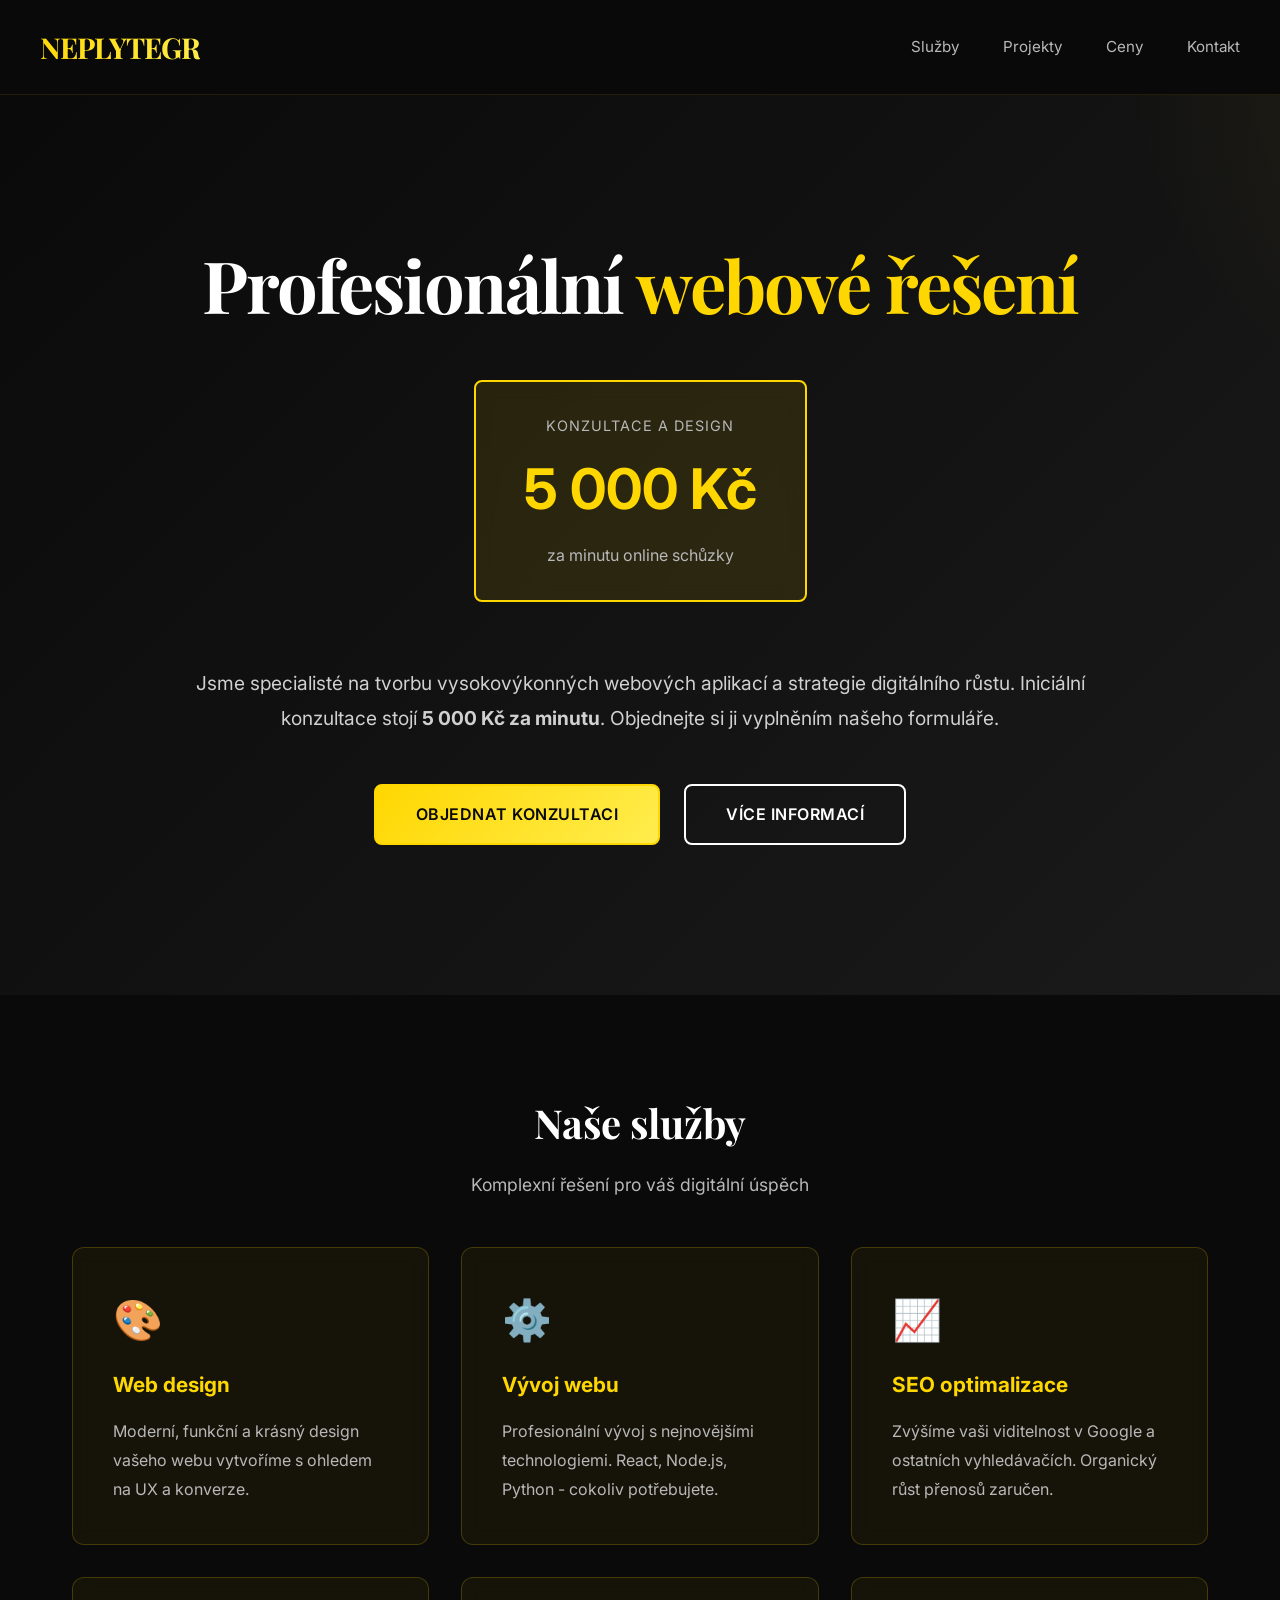
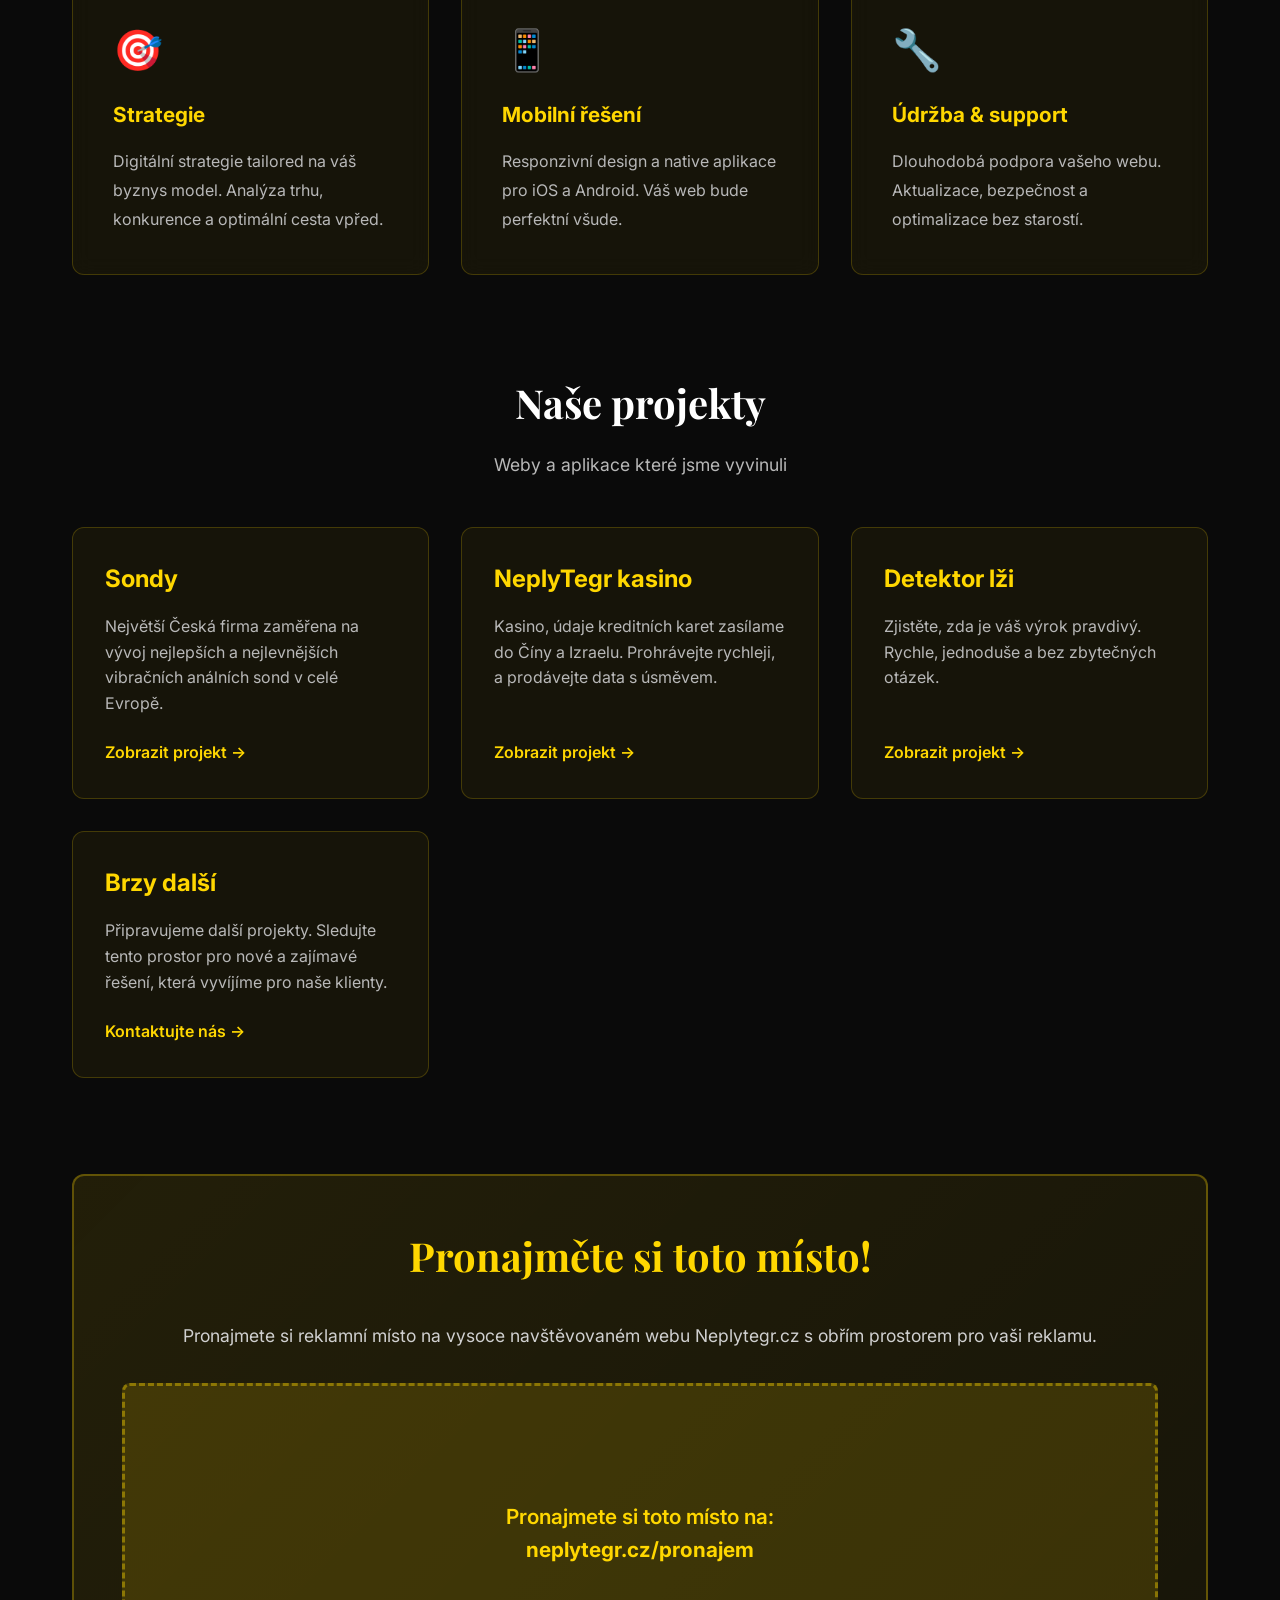
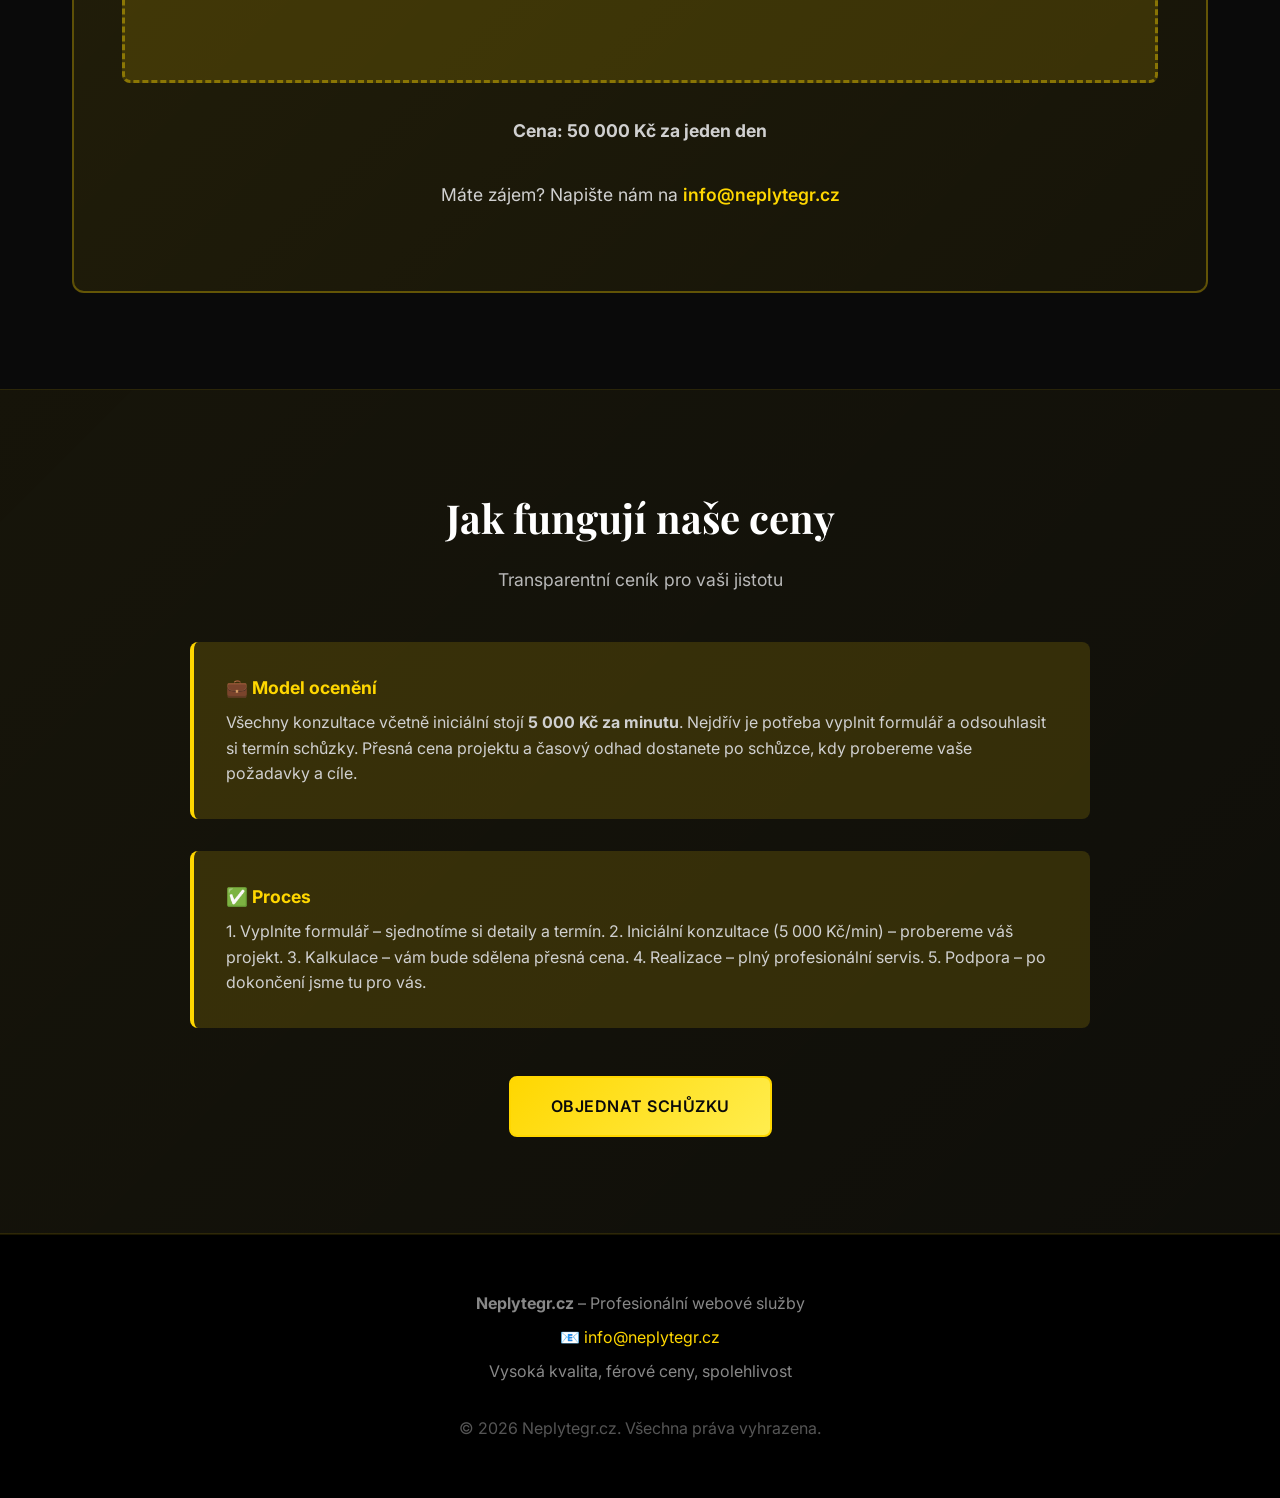
==== index.html @ 6cae9dd1 "přidání detektoru lži" ====
<!DOCTYPE html>
<html lang="cs">
<head>
    <meta charset="UTF-8">
    <meta name="viewport" content="width=device-width, initial-scale=1.0">
    <title>Neplytegr.cz - Profesionální webové služby</title>
    <link href="https://fonts.googleapis.com/css2?family=Inter:wght@300;400;500;600;700&family=Playfair+Display:wght@700&display=swap" rel="stylesheet">
    <style>
        * {
            margin: 0;
            padding: 0;
            box-sizing: border-box;
        }

        body {
            font-family: 'Inter', sans-serif;
            background: #0a0a0a;
            color: #ffffff;
            line-height: 1.6;
        }

        header {
            background: rgba(10, 10, 10, 0.95);
            backdrop-filter: blur(10px);
            border-bottom: 1px solid rgba(255, 215, 0, 0.1);
            padding: 1.5rem 2rem;
            position: sticky;
            top: 0;
            z-index: 100;
        }

        .header-content {
            max-width: 1200px;
            margin: 0 auto;
            display: flex;
            justify-content: space-between;
            align-items: center;
        }

        .logo {
            font-family: 'Playfair Display', serif;
            font-size: 1.8rem;
            font-weight: 700;
            background: linear-gradient(135deg, #ffd700 0%, #ffed4e 100%);
            -webkit-background-clip: text;
            -webkit-text-fill-color: transparent;
            background-clip: text;
            letter-spacing: -1px;
        }

        nav a {
            color: #b8b8b8;
            text-decoration: none;
            margin-left: 2.5rem;
            transition: color 0.3s;
            font-size: 0.95rem;
        }

        nav a:hover {
            color: #ffd700;
        }

        .hero {
            min-height: 100vh;
            display: flex;
            align-items: center;
            justify-content: center;
            background: linear-gradient(135deg, #0a0a0a 0%, #1a1a1a 100%);
            position: relative;
            overflow: hidden;
            padding: 2rem;
        }

        .hero::before {
            content: '';
            position: absolute;
            top: -50%;
            right: -50%;
            width: 800px;
            height: 800px;
            background: radial-gradient(circle, rgba(255, 215, 0, 0.08) 0%, transparent 70%);
            border-radius: 50%;
            animation: float 20s ease-in-out infinite;
        }

        @keyframes float {
            0%, 100% { transform: translate(0, 0) rotate(0deg); }
            50% { transform: translate(30px, 30px) rotate(180deg); }
        }

        .hero-content {
            max-width: 900px;
            text-align: center;
            position: relative;
            z-index: 2;
        }

        .hero h1 {
            font-family: 'Playfair Display', serif;
            font-size: 4.5rem;
            font-weight: 700;
            margin-bottom: 1.5rem;
            line-height: 1.1;
            letter-spacing: -2px;
        }

        .hero h1 span {
            color: #ffd700;
        }

        .price-highlight {
            display: inline-block;
            background: rgba(255, 215, 0, 0.1);
            border: 2px solid #ffd700;
            border-radius: 8px;
            padding: 2rem 3rem;
            margin: 2rem 0;
            backdrop-filter: blur(10px);
        }

        .price-label {
            font-size: 0.9rem;
            color: #b8b8b8;
            text-transform: uppercase;
            letter-spacing: 1px;
            margin-bottom: 0.5rem;
        }

        .price-amount {
            font-size: 3.5rem;
            font-weight: 700;
            color: #ffd700;
            font-family: 'Inter', sans-serif;
            margin-bottom: 0.5rem;
        }

        .price-unit {
            font-size: 1rem;
            color: #b8b8b8;
        }

        .hero p {
            font-size: 1.2rem;
            color: #d0d0d0;
            margin: 2rem 0;
            line-height: 1.8;
        }

        .cta-buttons {
            display: flex;
            gap: 1.5rem;
            justify-content: center;
            margin-top: 3rem;
            flex-wrap: wrap;
        }

        .btn {
            padding: 1rem 2.5rem;
            border-radius: 8px;
            border: none;
            font-size: 1rem;
            font-weight: 600;
            cursor: pointer;
            transition: all 0.3s;
            text-decoration: none;
            display: inline-block;
            text-transform: uppercase;
            letter-spacing: 0.5px;
        }

        .btn-primary {
            background: linear-gradient(135deg, #ffd700 0%, #ffed4e 100%);
            color: #0a0a0a;
            border: 2px solid #ffd700;
        }

        .btn-primary:hover {
            transform: translateY(-3px);
            box-shadow: 0 15px 35px rgba(255, 215, 0, 0.3);
        }

        .btn-secondary {
            background: transparent;
            color: #ffffff;
            border: 2px solid #ffffff;
        }

        .btn-secondary:hover {
            background: rgba(255, 255, 255, 0.05);
            transform: translateY(-3px);
        }

        .features {
            max-width: 1200px;
            margin: 6rem auto;
            padding: 0 2rem;
        }

        .section-title {
            font-family: 'Playfair Display', serif;
            font-size: 2.5rem;
            margin-bottom: 1rem;
            text-align: center;
        }

        .section-subtitle {
            color: #b8b8b8;
            text-align: center;
            font-size: 1.1rem;
            margin-bottom: 3rem;
            max-width: 600px;
            margin-left: auto;
            margin-right: auto;
        }

        .feature-grid {
            display: grid;
            grid-template-columns: repeat(auto-fit, minmax(300px, 1fr));
            gap: 2rem;
        }

        .feature-card {
            background: rgba(255, 215, 0, 0.05);
            border: 1px solid rgba(255, 215, 0, 0.2);
            border-radius: 12px;
            padding: 2.5rem;
            backdrop-filter: blur(10px);
            transition: all 0.3s;
            position: relative;
            overflow: hidden;
        }

        .feature-card:hover {
            border-color: #ffd700;
            background: rgba(255, 215, 0, 0.08);
            transform: translateY(-5px);
        }

        .feature-icon {
            font-size: 2.5rem;
            margin-bottom: 1rem;
        }

        .feature-card h3 {
            font-size: 1.3rem;
            margin-bottom: 1rem;
            color: #ffd700;
            position: relative;
            z-index: 1;
        }

        .feature-card p {
            color: #b8b8b8;
            line-height: 1.8;
            position: relative;
            z-index: 1;
        }

        .projects-section {
            max-width: 1200px;
            margin: 6rem auto;
            padding: 0 2rem;
        }

        .project-grid {
            display: grid;
            grid-template-columns: repeat(auto-fit, minmax(350px, 1fr));
            gap: 2rem;
        }

        .project-card {
            background: rgba(255, 215, 0, 0.05);
            border: 1px solid rgba(255, 215, 0, 0.2);
            border-radius: 12px;
            padding: 2rem;
            transition: all 0.3s;
            position: relative;
            overflow: hidden;
            display: flex;
            flex-direction: column;
        }

        .project-card:hover {
            border-color: #ffd700;
            background: rgba(255, 215, 0, 0.08);
            transform: translateY(-5px);
        }

        .project-card h3 {
            font-size: 1.5rem;
            color: #ffd700;
            margin-bottom: 1rem;
        }

        .project-card p {
            color: #b8b8b8;
            margin-bottom: 1.5rem;
            flex-grow: 1;
        }

        .project-link {
            color: #ffd700;
            text-decoration: none;
            font-weight: 600;
            display: inline-block;
            transition: color 0.3s;
        }

        .project-link:hover {
            color: #ffed4e;
        }

        .rental-section {
            max-width: 1200px;
            margin: 6rem auto;
            padding: 0 2rem;
        }

        .rental-box {
            background: linear-gradient(135deg, rgba(255, 215, 0, 0.1) 0%, rgba(255, 215, 0, 0.05) 100%);
            border: 2px solid rgba(255, 215, 0, 0.3);
            border-radius: 12px;
            padding: 3rem;
            text-align: center;
        }

        .rental-box h2 {
            font-family: 'Playfair Display', serif;
            font-size: 2.5rem;
            color: #ffd700;
            margin-bottom: 2rem;
        }

        .rental-box p {
            color: #d0d0d0;
            font-size: 1.1rem;
            margin-bottom: 2rem;
            line-height: 1.8;
        }

        .rental-ad {
            background: rgba(255, 215, 0, 0.15);
            border: 3px dashed rgba(255, 215, 0, 0.4);
            border-radius: 8px;
            padding: 4rem 2rem;
            margin: 2rem 0;
            min-height: 300px;
            display: flex;
            align-items: center;
            justify-content: center;
        }

        .rental-ad-text {
            font-size: 1.3rem;
            color: #ffd700;
            font-weight: 600;
            text-align: center;
        }

        .rental-contact {
            margin-top: 2rem;
        }

        .rental-contact a {
            color: #ffd700;
            text-decoration: none;
            font-weight: 600;
        }

        .rental-contact a:hover {
            color: #ffed4e;
        }

        .pricing-section {
            background: linear-gradient(135deg, rgba(255, 215, 0, 0.05) 0%, rgba(255, 215, 0, 0.02) 100%);
            padding: 6rem 2rem;
            margin-top: 6rem;
            border-top: 1px solid rgba(255, 215, 0, 0.1);
            border-bottom: 1px solid rgba(255, 215, 0, 0.1);
        }

        .pricing-content {
            max-width: 900px;
            margin: 0 auto;
            text-align: center;
        }

        .pricing-note {
            background: rgba(255, 215, 0, 0.15);
            border-left: 4px solid #ffd700;
            padding: 2rem;
            margin: 2rem 0;
            border-radius: 8px;
            text-align: left;
        }

        .pricing-note h4 {
            color: #ffd700;
            margin-bottom: 0.5rem;
            font-size: 1.1rem;
        }

        .pricing-note p {
            color: #d0d0d0;
            margin: 0;
        }

        .footer {
            background: #000000;
            border-top: 1px solid rgba(255, 215, 0, 0.1);
            padding: 3rem 2rem;
            text-align: center;
            color: #888;
        }

        .footer p {
            margin: 0.5rem 0;
        }

        .footer a {
            color: #ffd700;
            text-decoration: none;
        }

        .footer a:hover {
            text-decoration: underline;
        }

        @media (max-width: 768px) {
            .hero h1 {
                font-size: 2.5rem;
            }

            .price-amount {
                font-size: 2.5rem;
            }

            .logo {
                font-size: 1.3rem;
            }

            nav a {
                display: none;
            }

            .section-title {
                font-size: 1.8rem;
            }

            .cta-buttons {
                flex-direction: column;
                width: 100%;
            }

            .btn {
                width: 100%;
            }
        }
    </style>
</head>
<body>
    <header>
        <div class="header-content">
            <div class="logo">NEPLYTEGR</div>
            <nav>
                <a href="#features">Služby</a>
                <a href="#projects">Projekty</a>
                <a href="#pricing">Ceny</a>
                <a href="#contact">Kontakt</a>
            </nav>
        </div>
    </header>

    <section class="hero">
        <div class="hero-content">
            <h1>Profesionální <span>webové řešení</span></h1>
            
            <div class="price-highlight">
                <div class="price-label">Konzultace a design</div>
                <div class="price-amount">5 000 Kč</div>
                <div class="price-unit">za minutu online schůzky</div>
            </div>

            <p>Jsme specialisté na tvorbu vysokovýkonných webových aplikací a strategie digitálního růstu. Iniciální konzultace stojí <strong>5 000 Kč za minutu</strong>. Objednejte si ji vyplněním našeho formuláře.</p>

            <div class="cta-buttons">
                <a href="https://docs.google.com/forms/d/e/1FAIpQLScX4QnY5fVZqhGL-oESM7NM4eQI57LLsM8kHji8BjfpIMINKg/viewform?usp=publish-editor" class="btn btn-primary" target="_blank">Objednat konzultaci</a>
                <a href="https://neplytegr.cz/info" class="btn btn-secondary">Více informací</a>
            </div>
        </div>
    </section>

    <section class="features" id="features">
        <h2 class="section-title">Naše služby</h2>
        <p class="section-subtitle">Komplexní řešení pro váš digitální úspěch</p>

        <div class="feature-grid">
            <div class="feature-card">
                <div class="feature-icon">🎨</div>
                <h3>Web design</h3>
                <p>Moderní, funkční a krásný design vašeho webu vytvoříme s ohledem na UX a konverze.</p>
            </div>

            <div class="feature-card">
                <div class="feature-icon">⚙️</div>
                <h3>Vývoj webu</h3>
                <p>Profesionální vývoj s nejnovějšími technologiemi. React, Node.js, Python - cokoliv potřebujete.</p>
            </div>

            <div class="feature-card">
                <div class="feature-icon">📈</div>
                <h3>SEO optimalizace</h3>
                <p>Zvýšíme vaši viditelnost v Google a ostatních vyhledávačích. Organický růst přenosů zaručen.</p>
            </div>

            <div class="feature-card">
                <div class="feature-icon">🎯</div>
                <h3>Strategie</h3>
                <p>Digitální strategie tailored na váš byznys model. Analýza trhu, konkurence a optimální cesta vpřed.</p>
            </div>

            <div class="feature-card">
                <div class="feature-icon">📱</div>
                <h3>Mobilní řešení</h3>
                <p>Responzivní design a native aplikace pro iOS a Android. Váš web bude perfektní všude.</p>
            </div>

            <div class="feature-card">
                <div class="feature-icon">🔧</div>
                <h3>Údržba & support</h3>
                <p>Dlouhodobá podpora vašeho webu. Aktualizace, bezpečnost a optimalizace bez starostí.</p>
            </div>
        </div>
    </section>

    <section class="projects-section" id="projects">
        <h2 class="section-title">Naše projekty</h2>
        <p class="section-subtitle">Weby a aplikace které jsme vyvinuli</p>

        <div class="project-grid">
            <div class="project-card">
                <h3>Sondy</h3>
                <p>Největší Česká firma zaměřena na vývoj nejlepších a nejlevnějších vibračních análních sond v celé Evropě.</p>
                <a href="https://neplytegr.cz/sondy/index.html" class="project-link">Zobrazit projekt →</a>
            </div>

            <div class="project-card">
                <h3>NeplyTegr kasino</h3>
                <p>Kasino, údaje kreditních karet zasílame do Číny a Izraelu. Prohrávejte rychleji, a prodávejte data s úsměvem.</p>
                <a href="https://neplytegr.cz/kasino/index.html" class="project-link">Zobrazit projekt →</a>
            </div>

            <div class="project-card">
                <h3>Detektor lži</h3>
                <p>Zjistěte, zda je váš výrok pravdivý. Rychle, jednoduše a bez zbytečných otázek.</p>
                <a href="detektor/index.html" class="project-link">Zobrazit projekt →</a>
            </div>

            <div class="project-card">
                <h3>Brzy další</h3>
                <p>Připravujeme další projekty. Sledujte tento prostor pro nové a zajímavé řešení, která vyvíjíme pro naše klienty.</p>
                <a href="#contact" class="project-link">Kontaktujte nás →</a>
            </div>
        </div>
    </section>

    <section class="rental-section">
        <div class="rental-box">
            <h2>Pronajměte si toto místo!</h2>
            <p>Pronajmete si reklamní místo na vysoce navštěvovaném webu Neplytegr.cz s obřím prostorem pro vaši reklamu.</p>
            
            <div class="rental-ad">
                <div class="rental-ad-text">
                    Pronajmete si toto místo na:<br>
                  <a href="https://neplytegr.cz/pronajem" style="color: #ffd700; text-decoration: none;">
                    <strong>neplytegr.cz/pronajem</strong>
                </a>
                </div>
            </div>

            <p><strong>Cena: 50 000 Kč za jeden den</strong></p>

            <div class="rental-contact">
                <p>Máte zájem? Napište nám na <a href="mailto:info@neplytegr.cz">info@neplytegr.cz</a></p>
            </div>
        </div>
    </section>

    <section class="pricing-section" id="pricing">
        <div class="pricing-content">
            <h2 class="section-title">Jak fungují naše ceny</h2>
            <p class="section-subtitle">Transparentní ceník pro vaši jistotu</p>

            <div class="pricing-note">
                <h4>💼 Model ocenění</h4>
                <p>Všechny konzultace včetně iniciální stojí <strong>5 000 Kč za minutu</strong>. Nejdřív je potřeba vyplnit formulář a odsouhlasit si termín schůzky. Přesná cena projektu a časový odhad dostanete po schůzce, kdy probereme vaše požadavky a cíle.</p>
            </div>

            <div class="pricing-note">
                <h4>✅ Proces</h4>
                <p>1. Vyplníte formulář – sjednotíme si detaily a termín. 2. Iniciální konzultace (5 000 Kč/min) – probereme váš projekt. 3. Kalkulace – vám bude sdělena přesná cena. 4. Realizace – plný profesionální servis. 5. Podpora – po dokončení jsme tu pro vás.</p>
            </div>

            <div class="cta-buttons">
                <a href="https://docs.google.com/forms/d/e/1FAIpQLScX4QnY5fVZqhGL-oESM7NM4eQI57LLsM8kHji8BjfpIMINKg/viewform?usp=publish-editor" class="btn btn-primary" target="_blank">Objednat schůzku</a>
            </div>
        </div>
    </section>

    <footer class="footer" id="contact">
        <p><strong>Neplytegr.cz</strong> – Profesionální webové služby</p>
        <p>📧 <a href="mailto:info@neplytegr.cz">info@neplytegr.cz</a></p>
        <p>Vysoká kvalita, férové ceny, spolehlivost</p>
        <p style="color: #555; margin-top: 2rem;">© 2026 Neplytegr.cz. Všechna práva vyhrazena.</p>
    </footer>
</body>
</html>
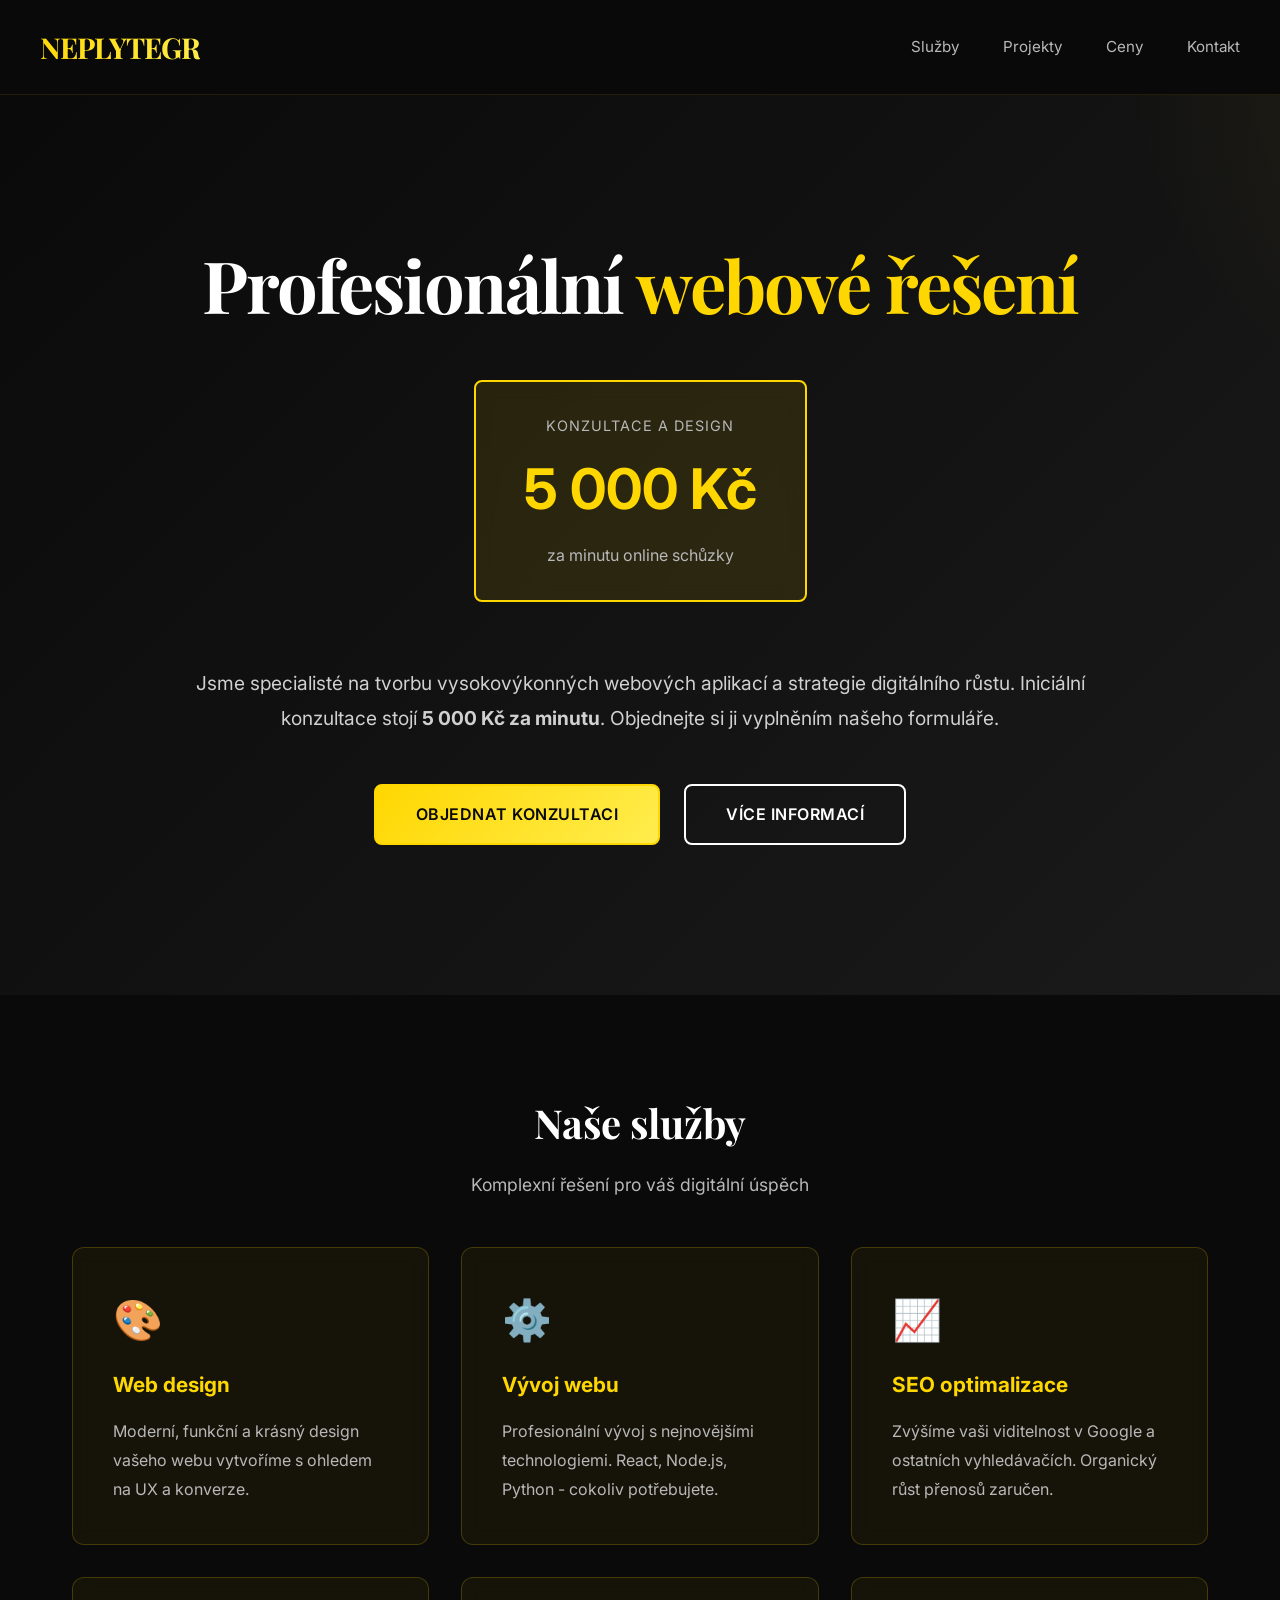
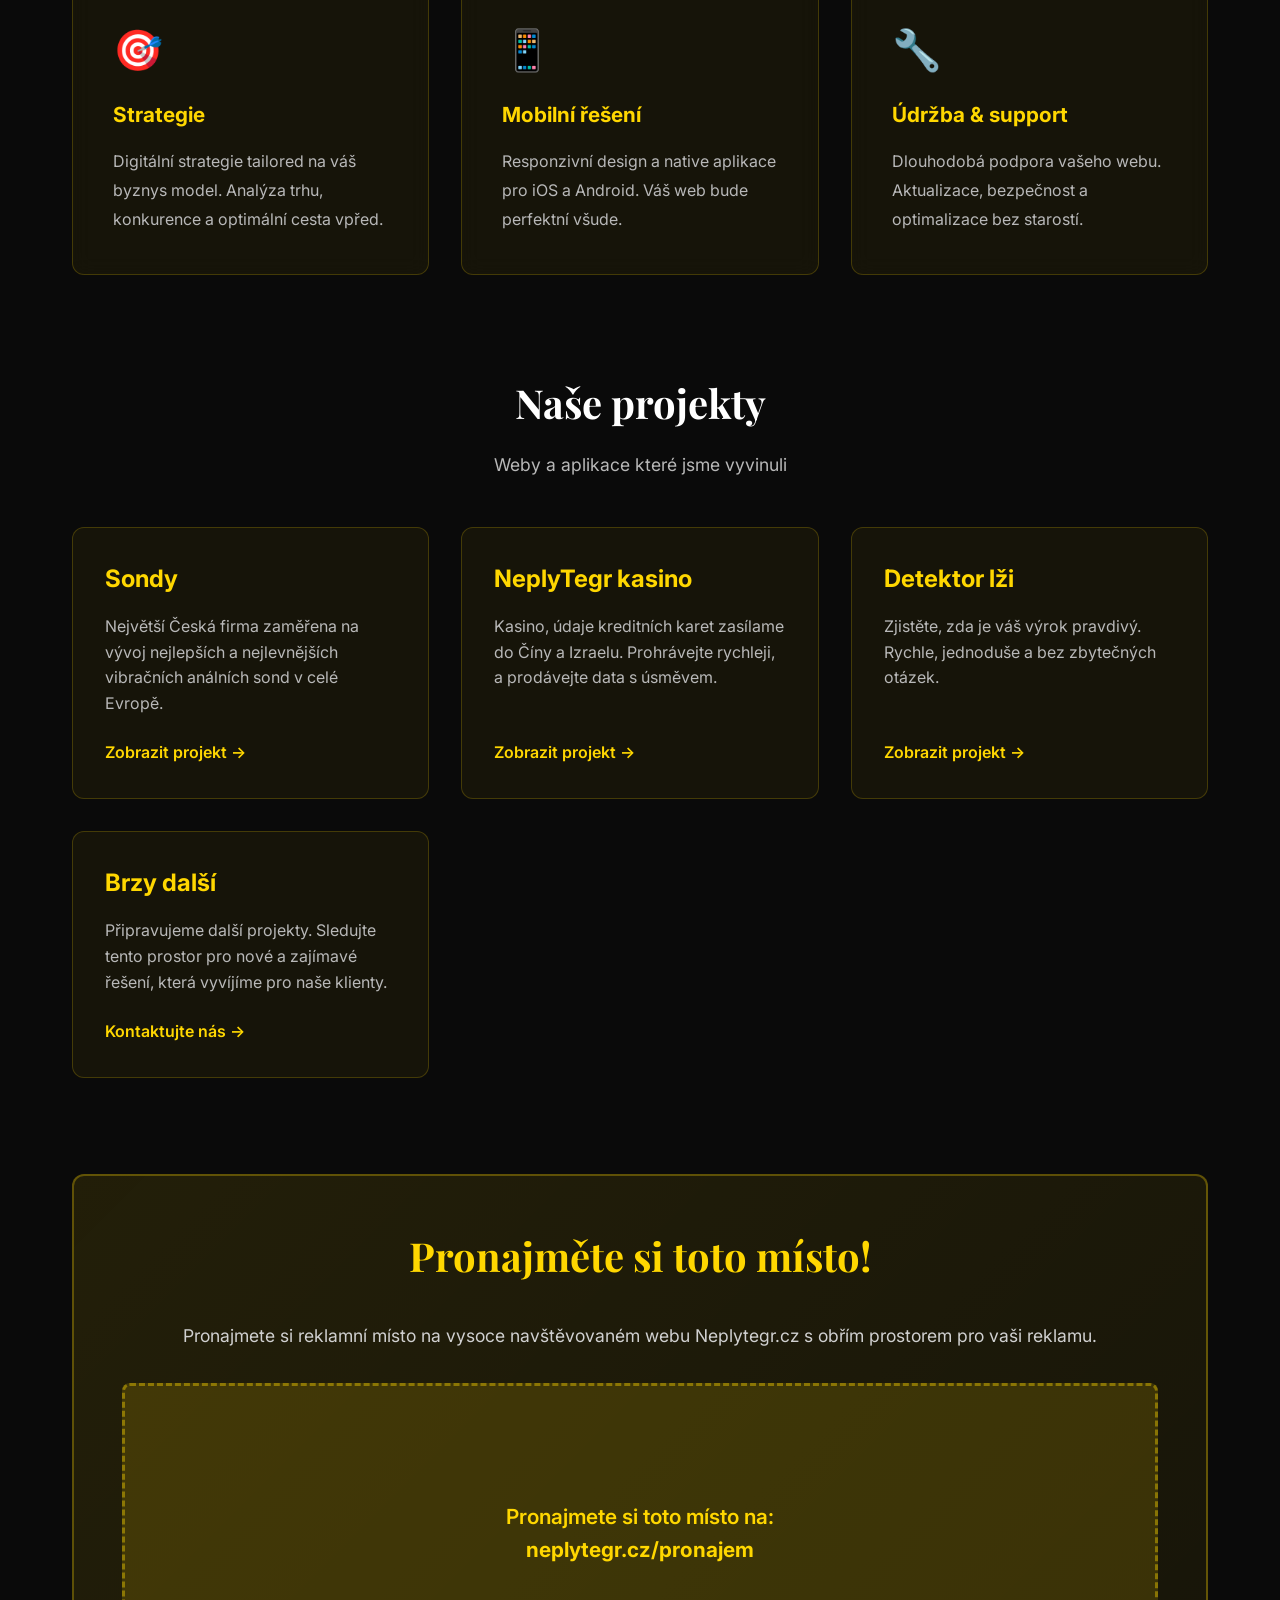
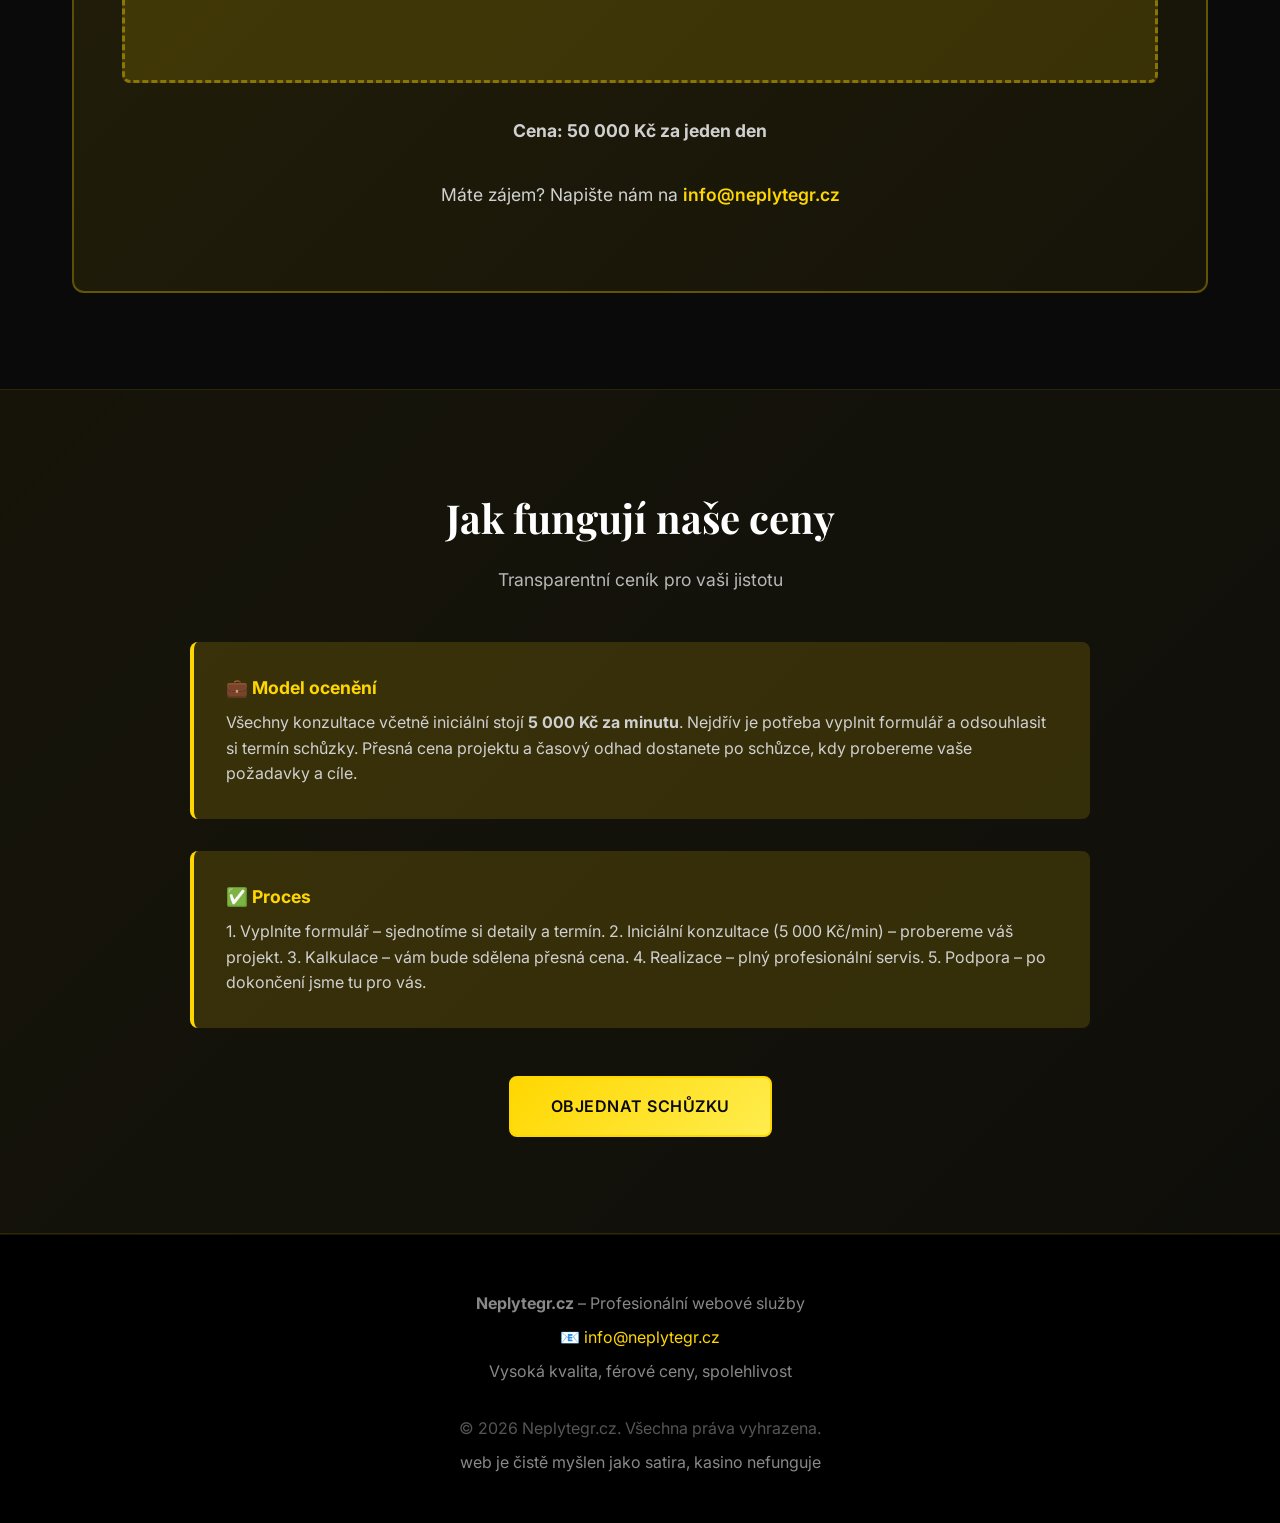
==== commit 34c97dcb: "Update index.html" ====
--- a/index.html
+++ b/index.html
@@ -612,6 +612,7 @@
         <p>📧 <a href="mailto:info@neplytegr.cz">info@neplytegr.cz</a></p>
         <p>Vysoká kvalita, férové ceny, spolehlivost</p>
         <p style="color: #555; margin-top: 2rem;">© 2026 Neplytegr.cz. Všechna práva vyhrazena.</p>
-    </footer>
+        <c>web je čistě myšlen jako satira, kasino nefunguje<c>
+    </footer>   
 </body>
 </html>
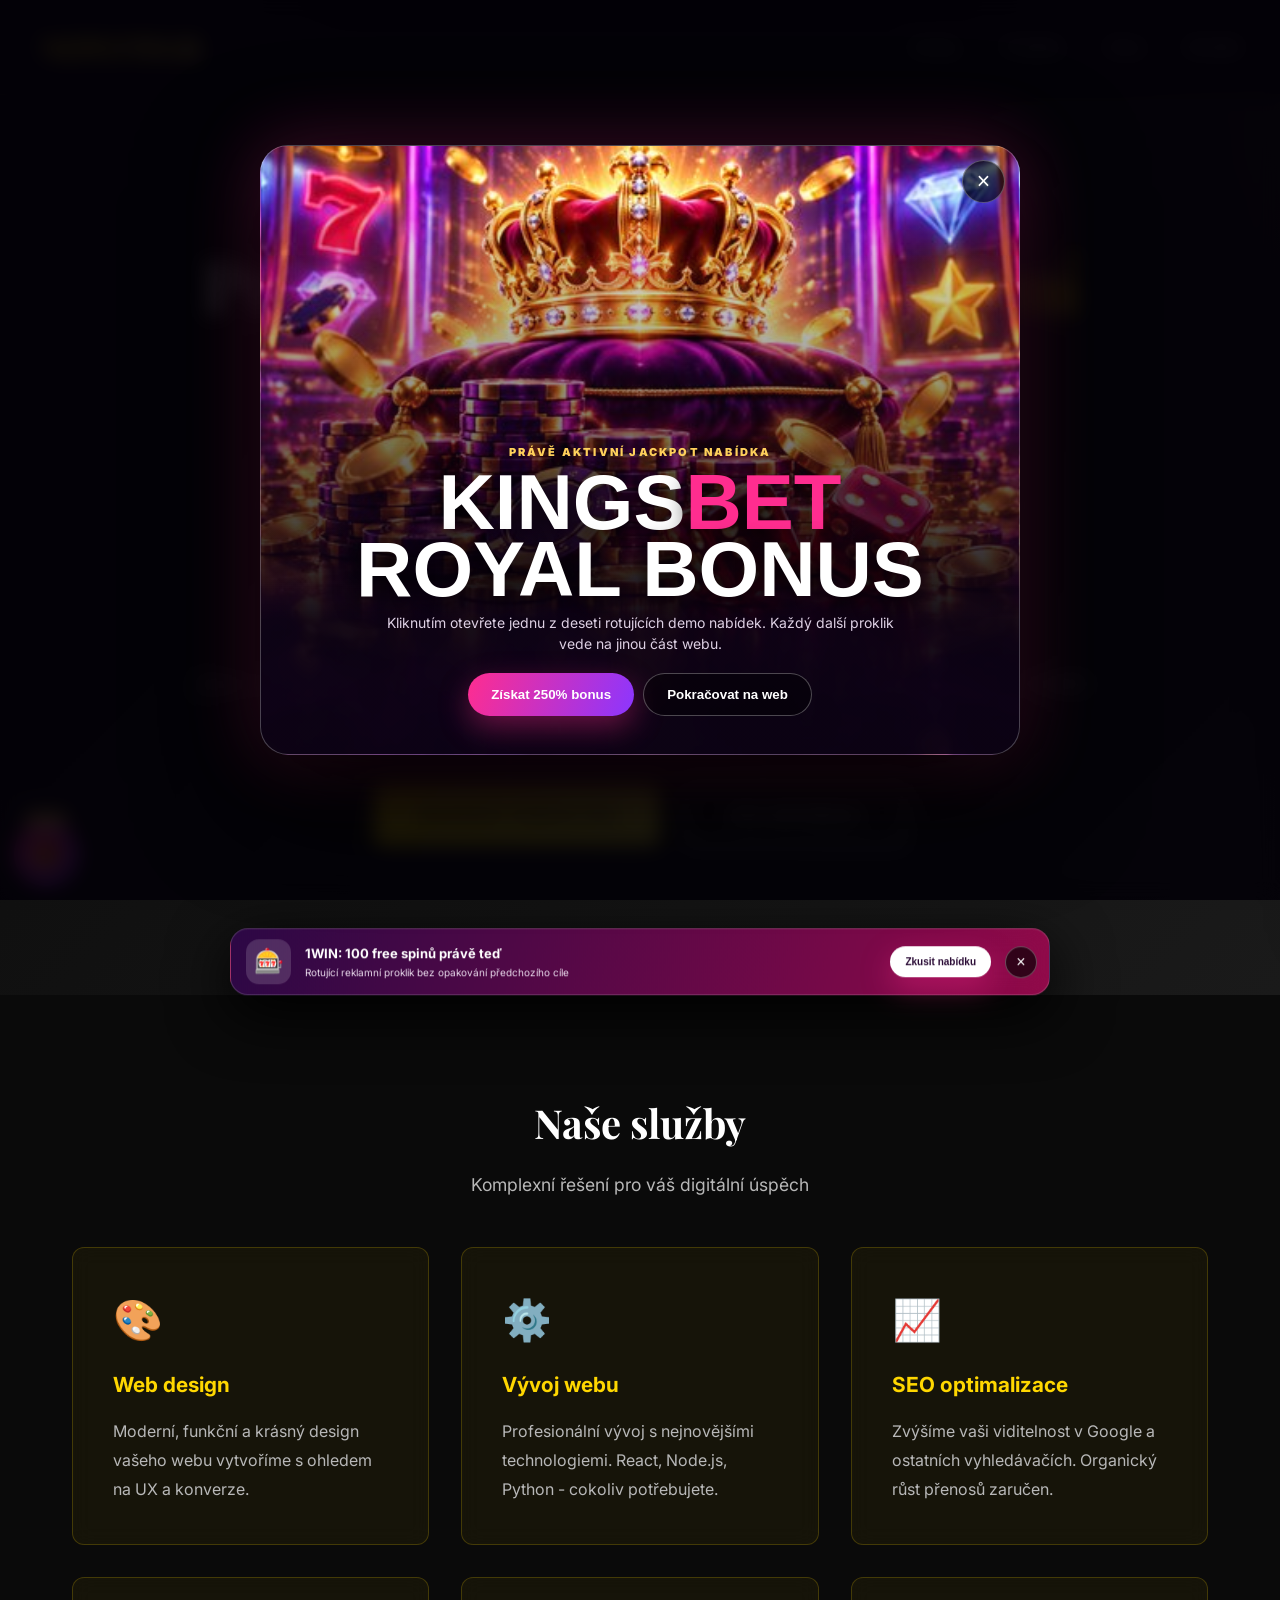
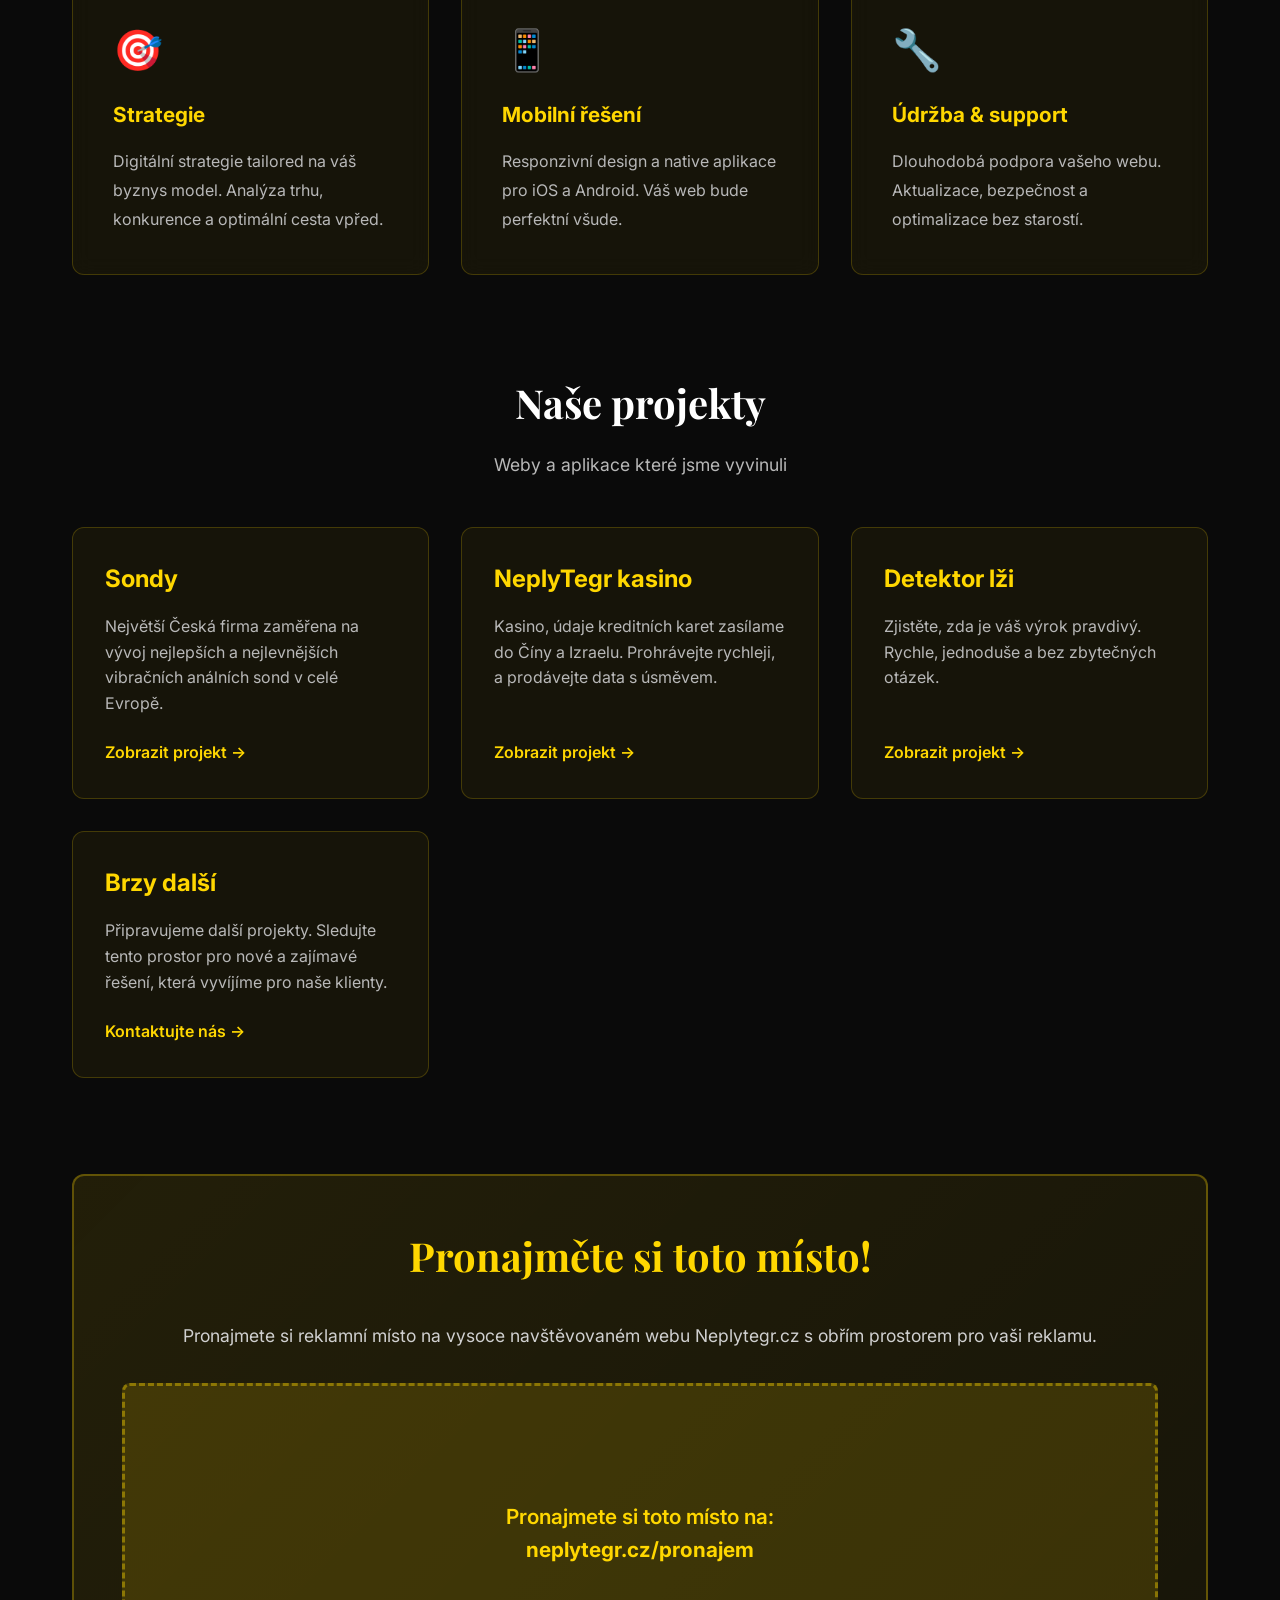
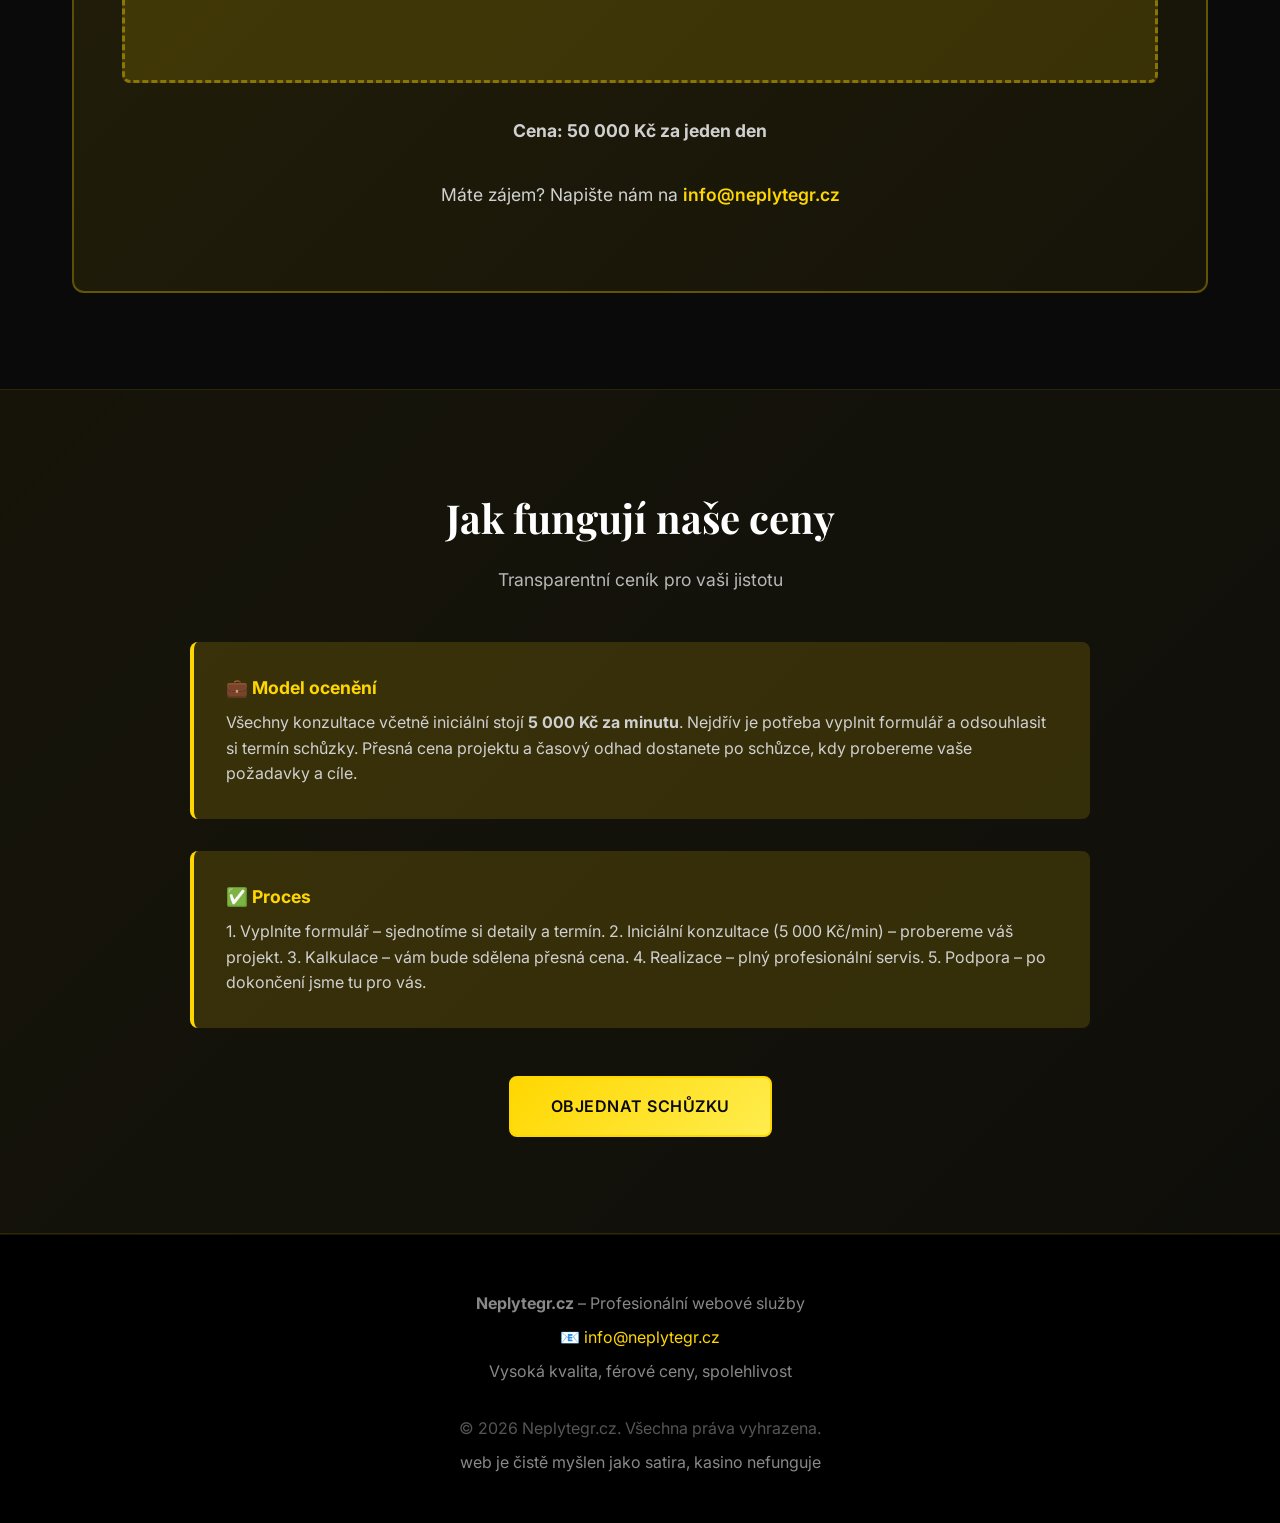
==== commit e7666d7c: "Kasino" ====
--- a/index.html
+++ b/index.html
@@ -3,7 +3,32 @@
 <head>
     <meta charset="UTF-8">
     <meta name="viewport" content="width=device-width, initial-scale=1.0">
+    <link rel="stylesheet" href="ads/ad-network.css">
     <title>Neplytegr.cz - Profesionální webové služby</title>
+    <meta name="description" content="Hledáte někoho, kdo vám udělá web? Neplytegr.cz nabízí tvorbu webových stránek na míru, web design, SEO a dlouhodobou správu webu.">
+    <link rel="canonical" href="https://neplytegr.cz/">
+    <meta name="robots" content="index, follow, max-image-preview:large">
+    <meta property="og:type" content="website"><meta property="og:locale" content="cs_CZ"><meta property="og:title" content="Neplytegr.cz — profesionální webové služby"><meta property="og:description" content="Tvorba webových stránek na míru, webdesign, SEO a dlouhodobá správa webu."><meta property="og:url" content="https://neplytegr.cz/">
+    <meta name="twitter:card" content="summary"><meta name="twitter:title" content="Neplytegr.cz — profesionální webové služby"><meta name="twitter:description" content="Tvorba webů na míru, SEO a dlouhodobá správa.">
+    <script type="application/ld+json">
+    {
+        "@context": "https://schema.org",
+        "@type": "WebSite",
+        "name": "Neplytegr",
+        "alternateName": ["Neplý Tegr", "Neply Tegr", "Neplýtegr", "NeplyTegr", "Neplytegr.cz"],
+        "url": "https://neplytegr.cz/"
+    }
+    </script>
+    <script type="application/ld+json">
+    {
+        "@context": "https://schema.org",
+        "@type": "Organization",
+        "name": "Neplytegr",
+        "alternateName": ["Neplý Tegr", "Neply Tegr", "Neplýtegr", "NeplyTegr", "Neplytegr.cz"],
+        "url": "https://neplytegr.cz/",
+        "email": "info@neplytegr.cz"
+    }
+    </script>
     <link href="https://fonts.googleapis.com/css2?family=Inter:wght@300;400;500;600;700&family=Playfair+Display:wght@700&display=swap" rel="stylesheet">
     <style>
         * {
@@ -614,5 +639,6 @@
         <p style="color: #555; margin-top: 2rem;">© 2026 Neplytegr.cz. Všechna práva vyhrazena.</p>
         <c>web je čistě myšlen jako satira, kasino nefunguje<c>
     </footer>   
+    <script src="ads/ad-network.js" defer></script>
 </body>
 </html>
--- a/ads/ad-network.css
+++ b/ads/ad-network.css
@@ -0,0 +1,15 @@
+:root{--nt-ad-pink:#ff2d8f;--nt-ad-purple:#8b36ff;--nt-ad-cyan:#48e5ff;--nt-ad-lime:#bcff43;--nt-ad-gold:#ffd15c}
+.nt-ad-layer,.nt-ad-layer *{box-sizing:border-box}
+.nt-ad-layer{font-family:Inter,Arial,sans-serif;color:#fff}
+.nt-ad-takeover{position:fixed;inset:0;z-index:2147483600;display:grid;place-items:center;padding:18px;background:rgba(3,0,7,.88);backdrop-filter:blur(10px)}
+.nt-ad-takeover[hidden]{display:none}.nt-ad-card{position:relative;width:min(760px,96vw);min-height:min(610px,88vh);overflow:hidden;display:flex;align-items:flex-end;border:1px solid rgba(255,255,255,.25);border-radius:28px;background:linear-gradient(180deg,transparent 8%,rgba(10,2,18,.95) 78%),url("../kasino/assets/casino-gold.jpg") center 34%/cover;box-shadow:0 35px 120px #000,0 0 70px rgba(255,45,143,.3);animation:ntAdPop .4s cubic-bezier(.2,.9,.2,1)}
+.nt-ad-card.crypto{background-image:linear-gradient(180deg,transparent 8%,rgba(1,14,24,.96) 78%),url("../kasino/assets/casino-crypto.jpg")}
+@keyframes ntAdPop{from{opacity:0;transform:scale(.88) translateY(40px)}to{opacity:1;transform:none}}
+.nt-ad-content{width:100%;padding:38px;text-align:center}.nt-ad-kicker{color:var(--nt-ad-gold);font-size:11px;font-weight:900;letter-spacing:.2em;text-transform:uppercase}.nt-ad-title{margin:7px 0 9px;font:900 clamp(43px,9vw,78px)/.86 Impact,"Arial Narrow",sans-serif;text-transform:uppercase;text-shadow:0 5px 24px #000}.nt-ad-title span{color:var(--nt-ad-pink)}.nt-ad-copy{max-width:540px;margin:0 auto 19px;color:#ddd0e3;font-size:14px;line-height:1.5}.nt-ad-actions{display:flex;justify-content:center;gap:9px;flex-wrap:wrap}.nt-ad-go,.nt-ad-later{border-radius:999px;padding:13px 23px;font-weight:900;cursor:pointer}.nt-ad-go{border:0;background:linear-gradient(110deg,var(--nt-ad-pink),var(--nt-ad-purple));color:#fff;box-shadow:0 11px 30px rgba(255,45,143,.38)}.nt-ad-later{border:1px solid rgba(255,255,255,.28);background:rgba(0,0,0,.4);color:#fff}.nt-ad-close{position:absolute;right:14px;top:14px;z-index:3;width:43px;height:43px;border:1px solid rgba(255,255,255,.28);border-radius:50%;background:rgba(0,0,0,.65);color:#fff;font-size:23px;cursor:pointer}
+.nt-ad-side{position:fixed;right:14px;bottom:14px;z-index:2147483500;width:min(340px,calc(100vw - 28px));overflow:hidden;border:1px solid rgba(72,229,255,.3);border-radius:20px;background:#06121c;color:#fff;box-shadow:0 26px 80px #000;transform:translateX(125%);transition:transform .42s cubic-bezier(.2,.9,.2,1)}.nt-ad-side.show{transform:none}.nt-ad-side-media{height:155px;background:linear-gradient(180deg,transparent,rgba(3,15,25,.76)),url("../kasino/assets/casino-crypto.jpg") center 25%/cover}.nt-ad-side-body{padding:14px}.nt-ad-side strong{display:block;font:900 28px/1 Impact,"Arial Narrow",sans-serif;text-transform:uppercase;color:var(--nt-ad-cyan)}.nt-ad-side span{display:block;margin:5px 0 11px;color:#bed0d4;font-size:11px}.nt-ad-side .nt-ad-go{padding:9px 14px;background:var(--nt-ad-lime);color:#142000;font-size:10px}.nt-ad-side .nt-ad-close{width:31px;height:31px;right:8px;top:8px;font-size:16px}
+.nt-ad-bottom{position:fixed;left:50%;bottom:12px;z-index:2147483400;width:min(820px,calc(100vw - 24px));display:flex;align-items:center;gap:14px;padding:10px 12px 10px 15px;border:1px solid rgba(255,255,255,.17);border-radius:18px;background:linear-gradient(110deg,rgba(46,8,72,.96),rgba(151,10,76,.96));color:#fff;box-shadow:0 18px 60px #000;transform:translate(-50%,160%);transition:transform .38s cubic-bezier(.2,.9,.2,1);backdrop-filter:blur(12px)}.nt-ad-bottom.show{transform:translate(-50%,0)}.nt-ad-bottom-icon{width:45px;height:45px;display:grid;place-items:center;flex:0 0 auto;border-radius:13px;background:rgba(255,255,255,.15);font-size:24px}.nt-ad-bottom-copy{min-width:0;flex:1}.nt-ad-bottom-copy b{display:block;font-size:13px}.nt-ad-bottom-copy span{display:block;overflow:hidden;text-overflow:ellipsis;white-space:nowrap;color:#eadced;font-size:10px}.nt-ad-bottom .nt-ad-go{padding:10px 15px;background:#fff;color:#2b0c36;font-size:10px;white-space:nowrap}.nt-ad-bottom .nt-ad-close{position:static;width:32px;height:32px;flex:0 0 auto;font-size:16px}
+.nt-ad-bubble{position:fixed;left:14px;bottom:14px;z-index:2147483450;width:64px;height:64px;border:0;border-radius:50%;background:linear-gradient(135deg,var(--nt-ad-pink),var(--nt-ad-purple));color:#fff;font-size:28px;box-shadow:0 0 0 0 rgba(255,45,143,.55);cursor:pointer;animation:ntAdPulse 1.8s infinite}.nt-ad-bubble::after{content:"BONUS";position:absolute;left:50%;top:-9px;transform:translateX(-50%);border-radius:999px;background:var(--nt-ad-gold);color:#2a1700;padding:3px 6px;font:900 8px/1 Arial,sans-serif}
+@keyframes ntAdPulse{70%{box-shadow:0 0 0 18px rgba(255,45,143,0)}100%{box-shadow:0 0 0 0 rgba(255,45,143,0)}}
+.nt-ad-flash{position:fixed;top:12px;left:50%;z-index:2147483300;width:min(660px,calc(100vw - 24px));transform:translate(-50%,-150%);display:flex;align-items:center;justify-content:center;gap:12px;border:1px solid rgba(255,209,92,.32);border-radius:999px;background:rgba(19,7,26,.95);color:#fff;padding:10px 16px;box-shadow:0 14px 45px #000;transition:transform .35s}.nt-ad-flash.show{transform:translate(-50%,0)}.nt-ad-flash b{color:var(--nt-ad-gold);font-size:11px}.nt-ad-flash button{border:0;border-radius:999px;background:var(--nt-ad-pink);color:#fff;padding:7px 11px;font-size:9px;font-weight:900;cursor:pointer}
+@media(max-width:650px){.nt-ad-card{min-height:78vh}.nt-ad-content{padding:27px 17px}.nt-ad-side{bottom:82px}.nt-ad-bottom{gap:8px}.nt-ad-bottom-icon{display:none}.nt-ad-bottom-copy span{max-width:160px}.nt-ad-bottom .nt-ad-go{padding:9px 11px}.nt-ad-bubble{bottom:86px;width:56px;height:56px}.nt-ad-flash{top:8px;border-radius:14px}.nt-ad-flash span{font-size:10px}}
+@media(prefers-reduced-motion:reduce){.nt-ad-card{animation:none}.nt-ad-side,.nt-ad-bottom,.nt-ad-flash{transition:none}.nt-ad-bubble{animation:none}}
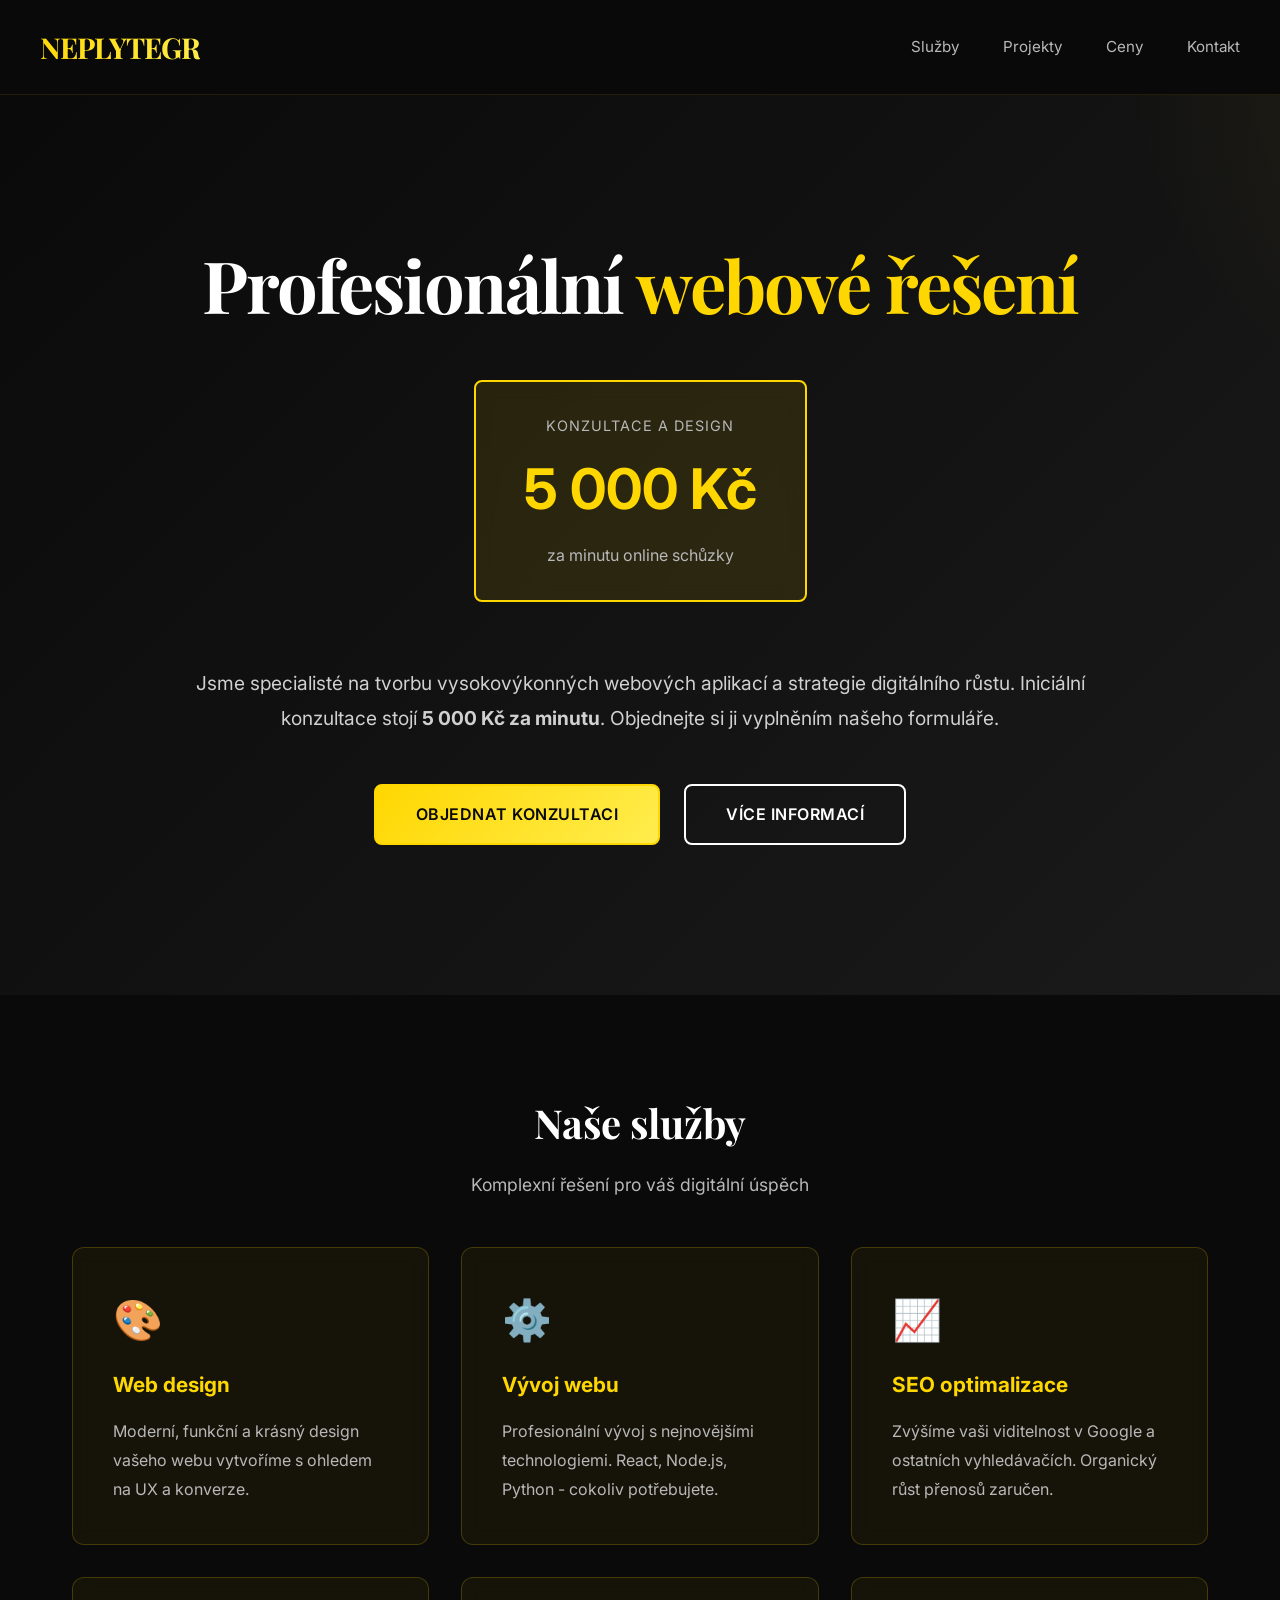
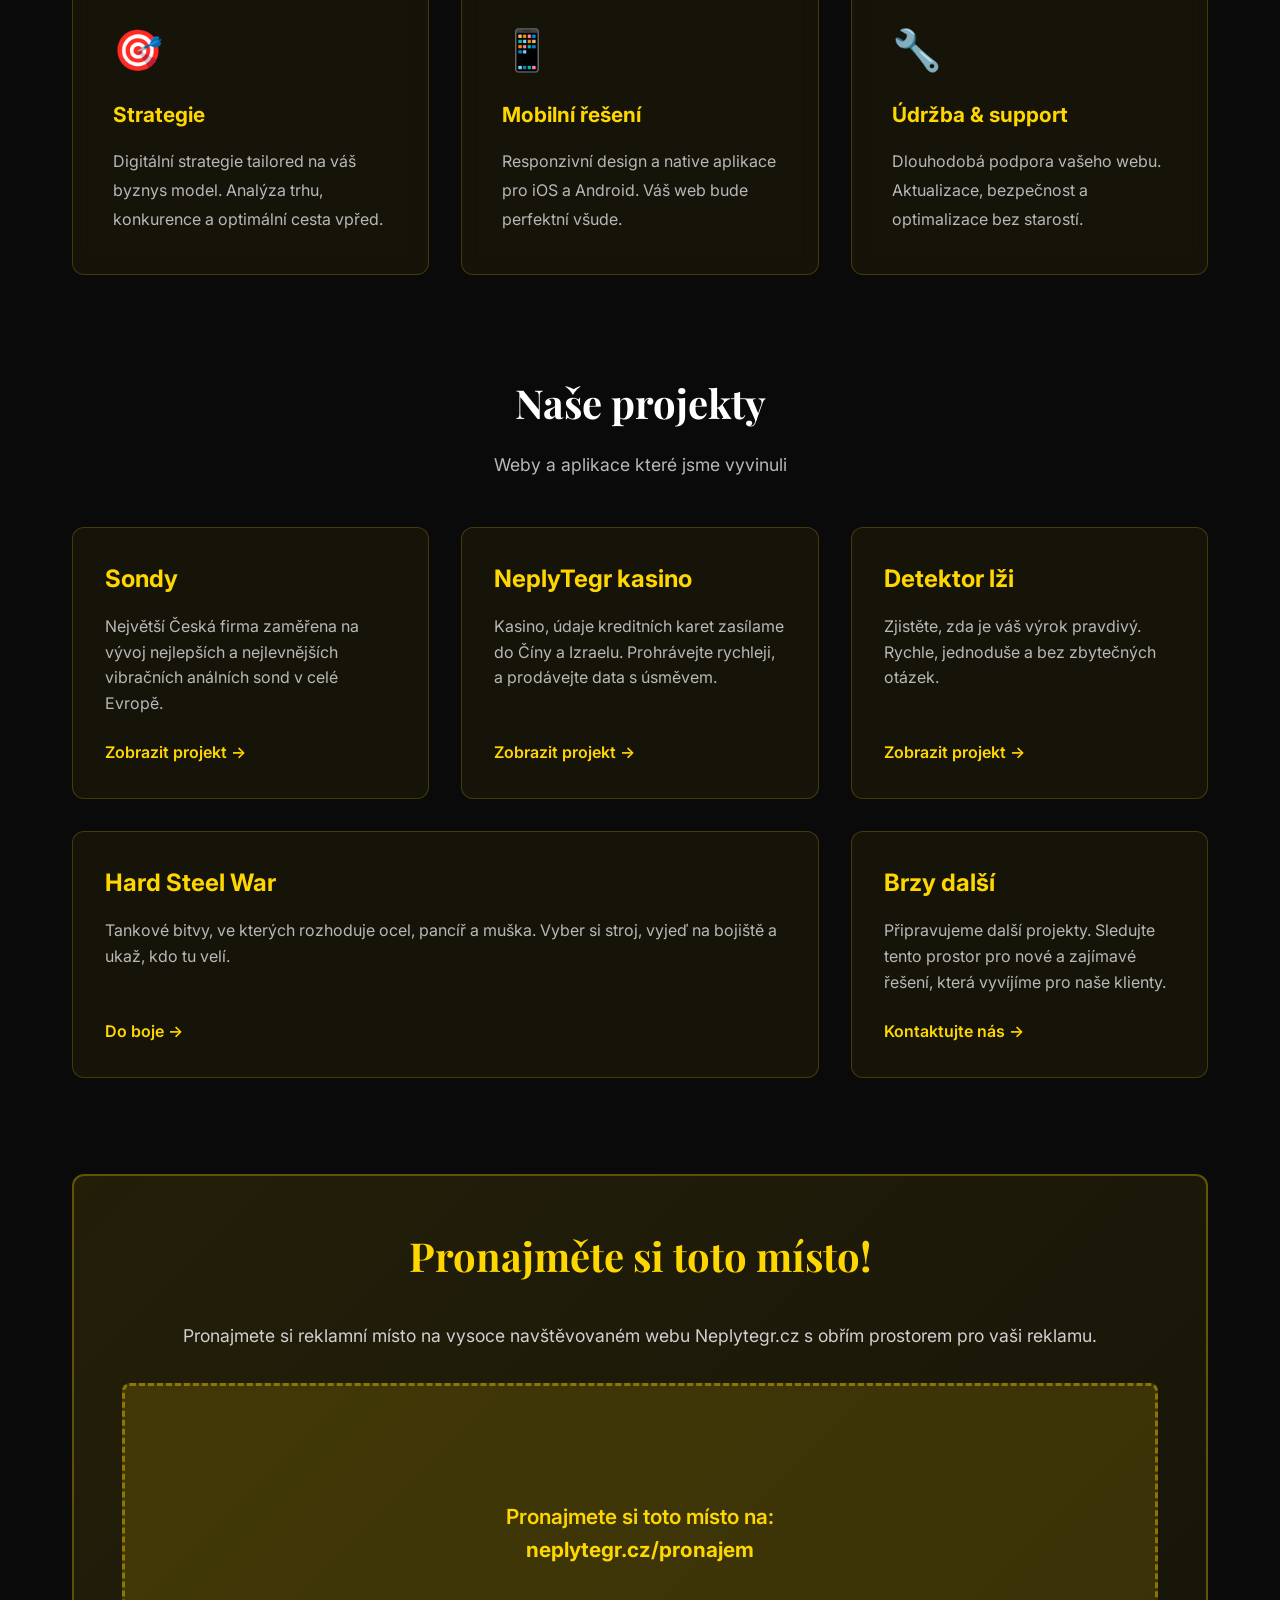
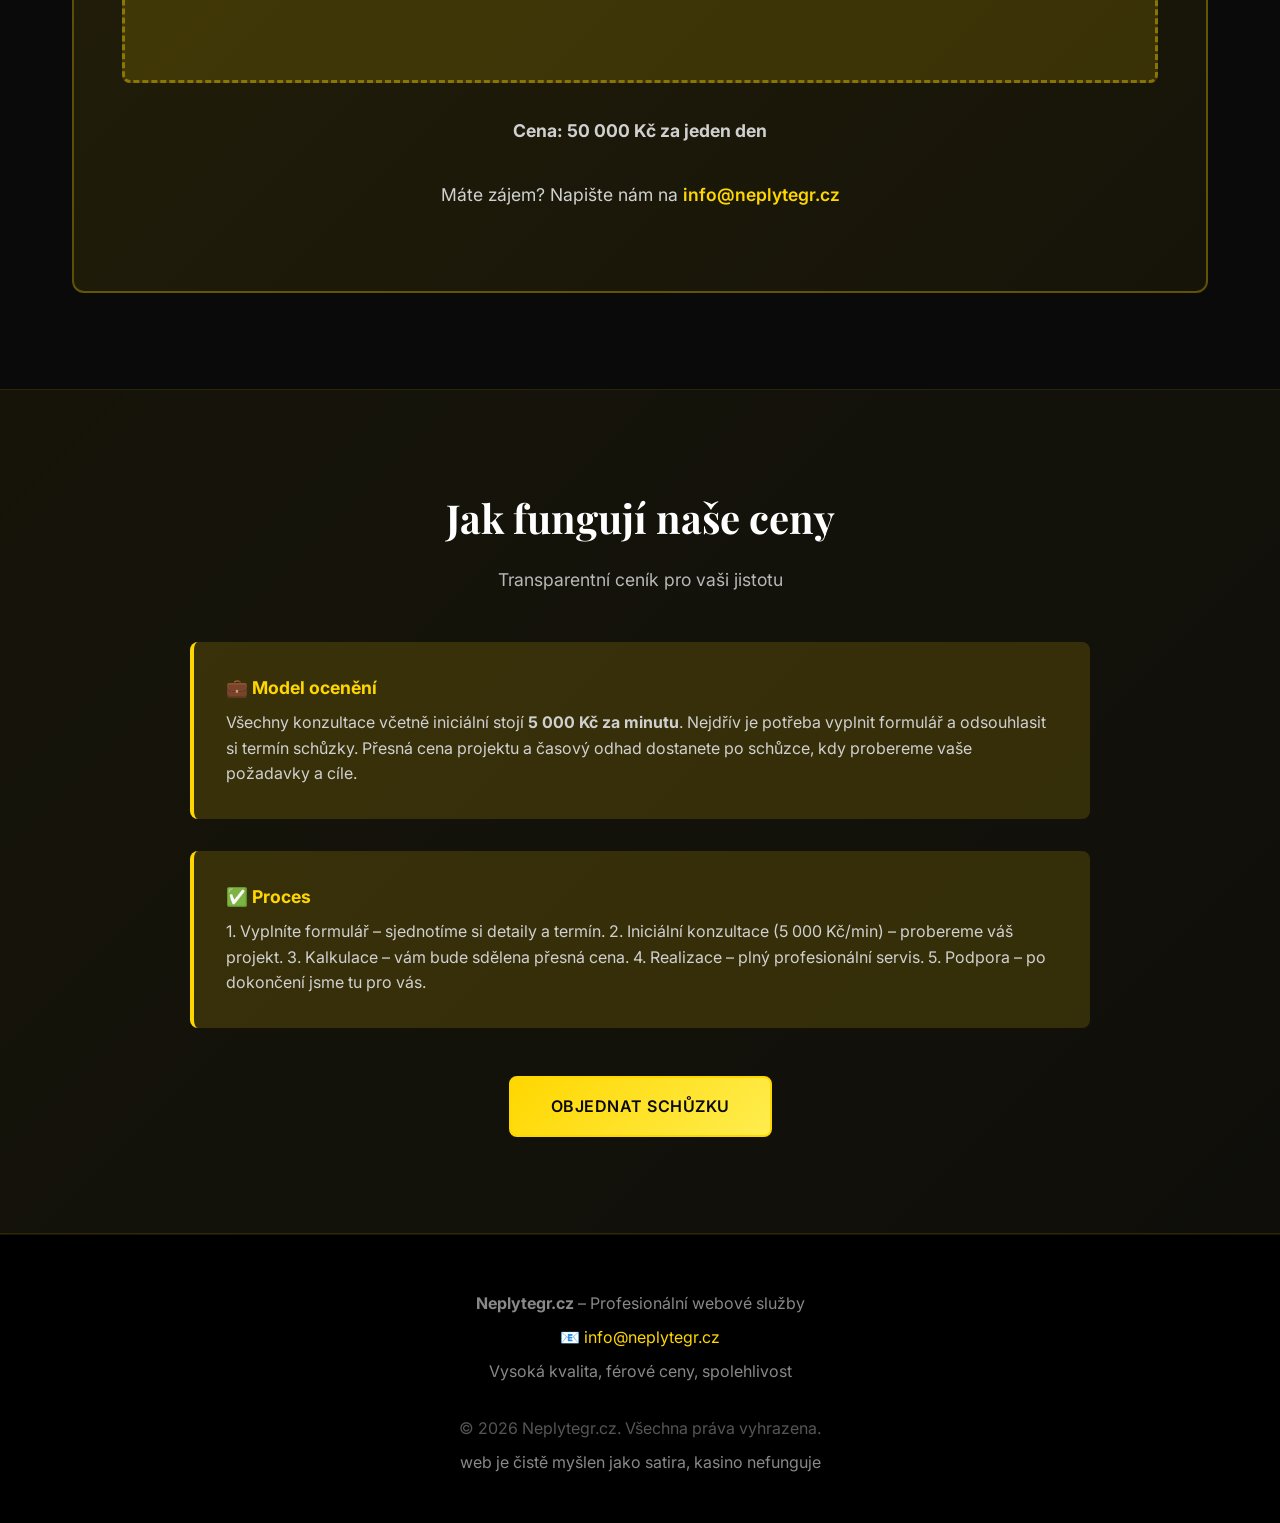
==== commit f174d182: "added link to "hard steel war"" ====
--- a/index.html
+++ b/index.html
@@ -335,6 +335,20 @@
             color: #ffed4e;
         }
 
+        .project-grid {
+            grid-auto-flow: dense;
+        }
+
+        .project-featured {
+            grid-column: span 2;
+        }
+
+        @media (max-width: 800px) {
+            .project-featured {
+                grid-column: auto;
+            }
+        }
+
         .rental-section {
             max-width: 1200px;
             margin: 6rem auto;
@@ -581,6 +595,12 @@
                 <a href="detektor/index.html" class="project-link">Zobrazit projekt →</a>
             </div>
 
+            <div class="project-card project-featured">
+                <h3>Hard Steel War</h3>
+                <p>Tankové bitvy, ve kterých rozhoduje ocel, pancíř a muška. Vyber si stroj, vyjeď na bojiště a ukaž, kdo tu velí.</p>
+                <a href="https://hsw.neplytegr.cz" class="project-link" target="_blank" rel="noopener">Do boje →</a>
+            </div>
+
             <div class="project-card">
                 <h3>Brzy další</h3>
                 <p>Připravujeme další projekty. Sledujte tento prostor pro nové a zajímavé řešení, která vyvíjíme pro naše klienty.</p>
--- a/ads/ad-network.css
+++ b/ads/ad-network.css
@@ -1,15 +1,9 @@
-:root{--nt-ad-pink:#ff2d8f;--nt-ad-purple:#8b36ff;--nt-ad-cyan:#48e5ff;--nt-ad-lime:#bcff43;--nt-ad-gold:#ffd15c}
-.nt-ad-layer,.nt-ad-layer *{box-sizing:border-box}
-.nt-ad-layer{font-family:Inter,Arial,sans-serif;color:#fff}
-.nt-ad-takeover{position:fixed;inset:0;z-index:2147483600;display:grid;place-items:center;padding:18px;background:rgba(3,0,7,.88);backdrop-filter:blur(10px)}
-.nt-ad-takeover[hidden]{display:none}.nt-ad-card{position:relative;width:min(760px,96vw);min-height:min(610px,88vh);overflow:hidden;display:flex;align-items:flex-end;border:1px solid rgba(255,255,255,.25);border-radius:28px;background:linear-gradient(180deg,transparent 8%,rgba(10,2,18,.95) 78%),url("../kasino/assets/casino-gold.jpg") center 34%/cover;box-shadow:0 35px 120px #000,0 0 70px rgba(255,45,143,.3);animation:ntAdPop .4s cubic-bezier(.2,.9,.2,1)}
-.nt-ad-card.crypto{background-image:linear-gradient(180deg,transparent 8%,rgba(1,14,24,.96) 78%),url("../kasino/assets/casino-crypto.jpg")}
-@keyframes ntAdPop{from{opacity:0;transform:scale(.88) translateY(40px)}to{opacity:1;transform:none}}
-.nt-ad-content{width:100%;padding:38px;text-align:center}.nt-ad-kicker{color:var(--nt-ad-gold);font-size:11px;font-weight:900;letter-spacing:.2em;text-transform:uppercase}.nt-ad-title{margin:7px 0 9px;font:900 clamp(43px,9vw,78px)/.86 Impact,"Arial Narrow",sans-serif;text-transform:uppercase;text-shadow:0 5px 24px #000}.nt-ad-title span{color:var(--nt-ad-pink)}.nt-ad-copy{max-width:540px;margin:0 auto 19px;color:#ddd0e3;font-size:14px;line-height:1.5}.nt-ad-actions{display:flex;justify-content:center;gap:9px;flex-wrap:wrap}.nt-ad-go,.nt-ad-later{border-radius:999px;padding:13px 23px;font-weight:900;cursor:pointer}.nt-ad-go{border:0;background:linear-gradient(110deg,var(--nt-ad-pink),var(--nt-ad-purple));color:#fff;box-shadow:0 11px 30px rgba(255,45,143,.38)}.nt-ad-later{border:1px solid rgba(255,255,255,.28);background:rgba(0,0,0,.4);color:#fff}.nt-ad-close{position:absolute;right:14px;top:14px;z-index:3;width:43px;height:43px;border:1px solid rgba(255,255,255,.28);border-radius:50%;background:rgba(0,0,0,.65);color:#fff;font-size:23px;cursor:pointer}
-.nt-ad-side{position:fixed;right:14px;bottom:14px;z-index:2147483500;width:min(340px,calc(100vw - 28px));overflow:hidden;border:1px solid rgba(72,229,255,.3);border-radius:20px;background:#06121c;color:#fff;box-shadow:0 26px 80px #000;transform:translateX(125%);transition:transform .42s cubic-bezier(.2,.9,.2,1)}.nt-ad-side.show{transform:none}.nt-ad-side-media{height:155px;background:linear-gradient(180deg,transparent,rgba(3,15,25,.76)),url("../kasino/assets/casino-crypto.jpg") center 25%/cover}.nt-ad-side-body{padding:14px}.nt-ad-side strong{display:block;font:900 28px/1 Impact,"Arial Narrow",sans-serif;text-transform:uppercase;color:var(--nt-ad-cyan)}.nt-ad-side span{display:block;margin:5px 0 11px;color:#bed0d4;font-size:11px}.nt-ad-side .nt-ad-go{padding:9px 14px;background:var(--nt-ad-lime);color:#142000;font-size:10px}.nt-ad-side .nt-ad-close{width:31px;height:31px;right:8px;top:8px;font-size:16px}
-.nt-ad-bottom{position:fixed;left:50%;bottom:12px;z-index:2147483400;width:min(820px,calc(100vw - 24px));display:flex;align-items:center;gap:14px;padding:10px 12px 10px 15px;border:1px solid rgba(255,255,255,.17);border-radius:18px;background:linear-gradient(110deg,rgba(46,8,72,.96),rgba(151,10,76,.96));color:#fff;box-shadow:0 18px 60px #000;transform:translate(-50%,160%);transition:transform .38s cubic-bezier(.2,.9,.2,1);backdrop-filter:blur(12px)}.nt-ad-bottom.show{transform:translate(-50%,0)}.nt-ad-bottom-icon{width:45px;height:45px;display:grid;place-items:center;flex:0 0 auto;border-radius:13px;background:rgba(255,255,255,.15);font-size:24px}.nt-ad-bottom-copy{min-width:0;flex:1}.nt-ad-bottom-copy b{display:block;font-size:13px}.nt-ad-bottom-copy span{display:block;overflow:hidden;text-overflow:ellipsis;white-space:nowrap;color:#eadced;font-size:10px}.nt-ad-bottom .nt-ad-go{padding:10px 15px;background:#fff;color:#2b0c36;font-size:10px;white-space:nowrap}.nt-ad-bottom .nt-ad-close{position:static;width:32px;height:32px;flex:0 0 auto;font-size:16px}
-.nt-ad-bubble{position:fixed;left:14px;bottom:14px;z-index:2147483450;width:64px;height:64px;border:0;border-radius:50%;background:linear-gradient(135deg,var(--nt-ad-pink),var(--nt-ad-purple));color:#fff;font-size:28px;box-shadow:0 0 0 0 rgba(255,45,143,.55);cursor:pointer;animation:ntAdPulse 1.8s infinite}.nt-ad-bubble::after{content:"BONUS";position:absolute;left:50%;top:-9px;transform:translateX(-50%);border-radius:999px;background:var(--nt-ad-gold);color:#2a1700;padding:3px 6px;font:900 8px/1 Arial,sans-serif}
-@keyframes ntAdPulse{70%{box-shadow:0 0 0 18px rgba(255,45,143,0)}100%{box-shadow:0 0 0 0 rgba(255,45,143,0)}}
-.nt-ad-flash{position:fixed;top:12px;left:50%;z-index:2147483300;width:min(660px,calc(100vw - 24px));transform:translate(-50%,-150%);display:flex;align-items:center;justify-content:center;gap:12px;border:1px solid rgba(255,209,92,.32);border-radius:999px;background:rgba(19,7,26,.95);color:#fff;padding:10px 16px;box-shadow:0 14px 45px #000;transition:transform .35s}.nt-ad-flash.show{transform:translate(-50%,0)}.nt-ad-flash b{color:var(--nt-ad-gold);font-size:11px}.nt-ad-flash button{border:0;border-radius:999px;background:var(--nt-ad-pink);color:#fff;padding:7px 11px;font-size:9px;font-weight:900;cursor:pointer}
-@media(max-width:650px){.nt-ad-card{min-height:78vh}.nt-ad-content{padding:27px 17px}.nt-ad-side{bottom:82px}.nt-ad-bottom{gap:8px}.nt-ad-bottom-icon{display:none}.nt-ad-bottom-copy span{max-width:160px}.nt-ad-bottom .nt-ad-go{padding:9px 11px}.nt-ad-bubble{bottom:86px;width:56px;height:56px}.nt-ad-flash{top:8px;border-radius:14px}.nt-ad-flash span{font-size:10px}}
-@media(prefers-reduced-motion:reduce){.nt-ad-card{animation:none}.nt-ad-side,.nt-ad-bottom,.nt-ad-flash{transition:none}.nt-ad-bubble{animation:none}}
+:root{--nt-ad-pink:#ff2d8f;--nt-ad-purple:#8b36ff;--nt-ad-gold:#ffd15c}
+.nt-ad-calm,.nt-ad-calm *{box-sizing:border-box}
+.nt-ad-calm{position:fixed;right:16px;bottom:16px;z-index:2147483000;width:min(360px,calc(100vw - 32px));min-height:132px;display:grid;grid-template-columns:108px 1fr;overflow:hidden;border:1px solid rgba(255,255,255,.18);border-radius:18px;background:linear-gradient(145deg,rgba(35,12,48,.98),rgba(12,5,18,.98));color:#fff;box-shadow:0 22px 70px rgba(0,0,0,.58);font-family:Inter,Arial,sans-serif;opacity:0;transform:translateY(24px) scale(.96);transition:opacity .22s,transform .25s cubic-bezier(.2,.9,.2,1)}
+.nt-ad-calm.show{opacity:1;transform:none}
+.nt-ad-calm-art{min-height:132px;background:linear-gradient(180deg,transparent,rgba(10,2,18,.55)),url("../kasino/assets/casino-gold.jpg") center 27%/cover}
+.nt-ad-calm-body{min-width:0;padding:13px 38px 12px 13px}.nt-ad-calm-label{display:block;color:var(--nt-ad-gold);font-size:8px;font-weight:900;letter-spacing:.11em}.nt-ad-calm strong{display:block;margin:3px 0 2px;font:900 25px/1 Impact,"Arial Narrow",sans-serif;text-transform:uppercase}.nt-ad-calm p{margin:4px 0 8px;color:#ddcfdf;font-size:10px;line-height:1.35}.nt-ad-calm button[data-nt-go]{border:0;border-radius:999px;background:linear-gradient(110deg,var(--nt-ad-pink),var(--nt-ad-purple));color:#fff;padding:8px 11px;font-size:9px;font-weight:900;cursor:pointer}.nt-ad-calm small{display:block;margin-top:7px;color:#a998ae;font-size:7px;line-height:1.3}
+.nt-ad-calm-close{position:absolute;right:8px;top:8px;width:28px;height:28px;border:1px solid rgba(255,255,255,.22);border-radius:50%;background:rgba(0,0,0,.5);color:#fff;font-size:16px;cursor:pointer}
+@media(max-width:540px){.nt-ad-calm{right:10px;bottom:10px;width:calc(100vw - 20px);grid-template-columns:82px 1fr;min-height:116px}.nt-ad-calm-art{min-height:116px}.nt-ad-calm-body{padding:11px 38px 10px 11px}.nt-ad-calm strong{font-size:22px}}
+@media(prefers-reduced-motion:reduce){.nt-ad-calm{transition:none}}
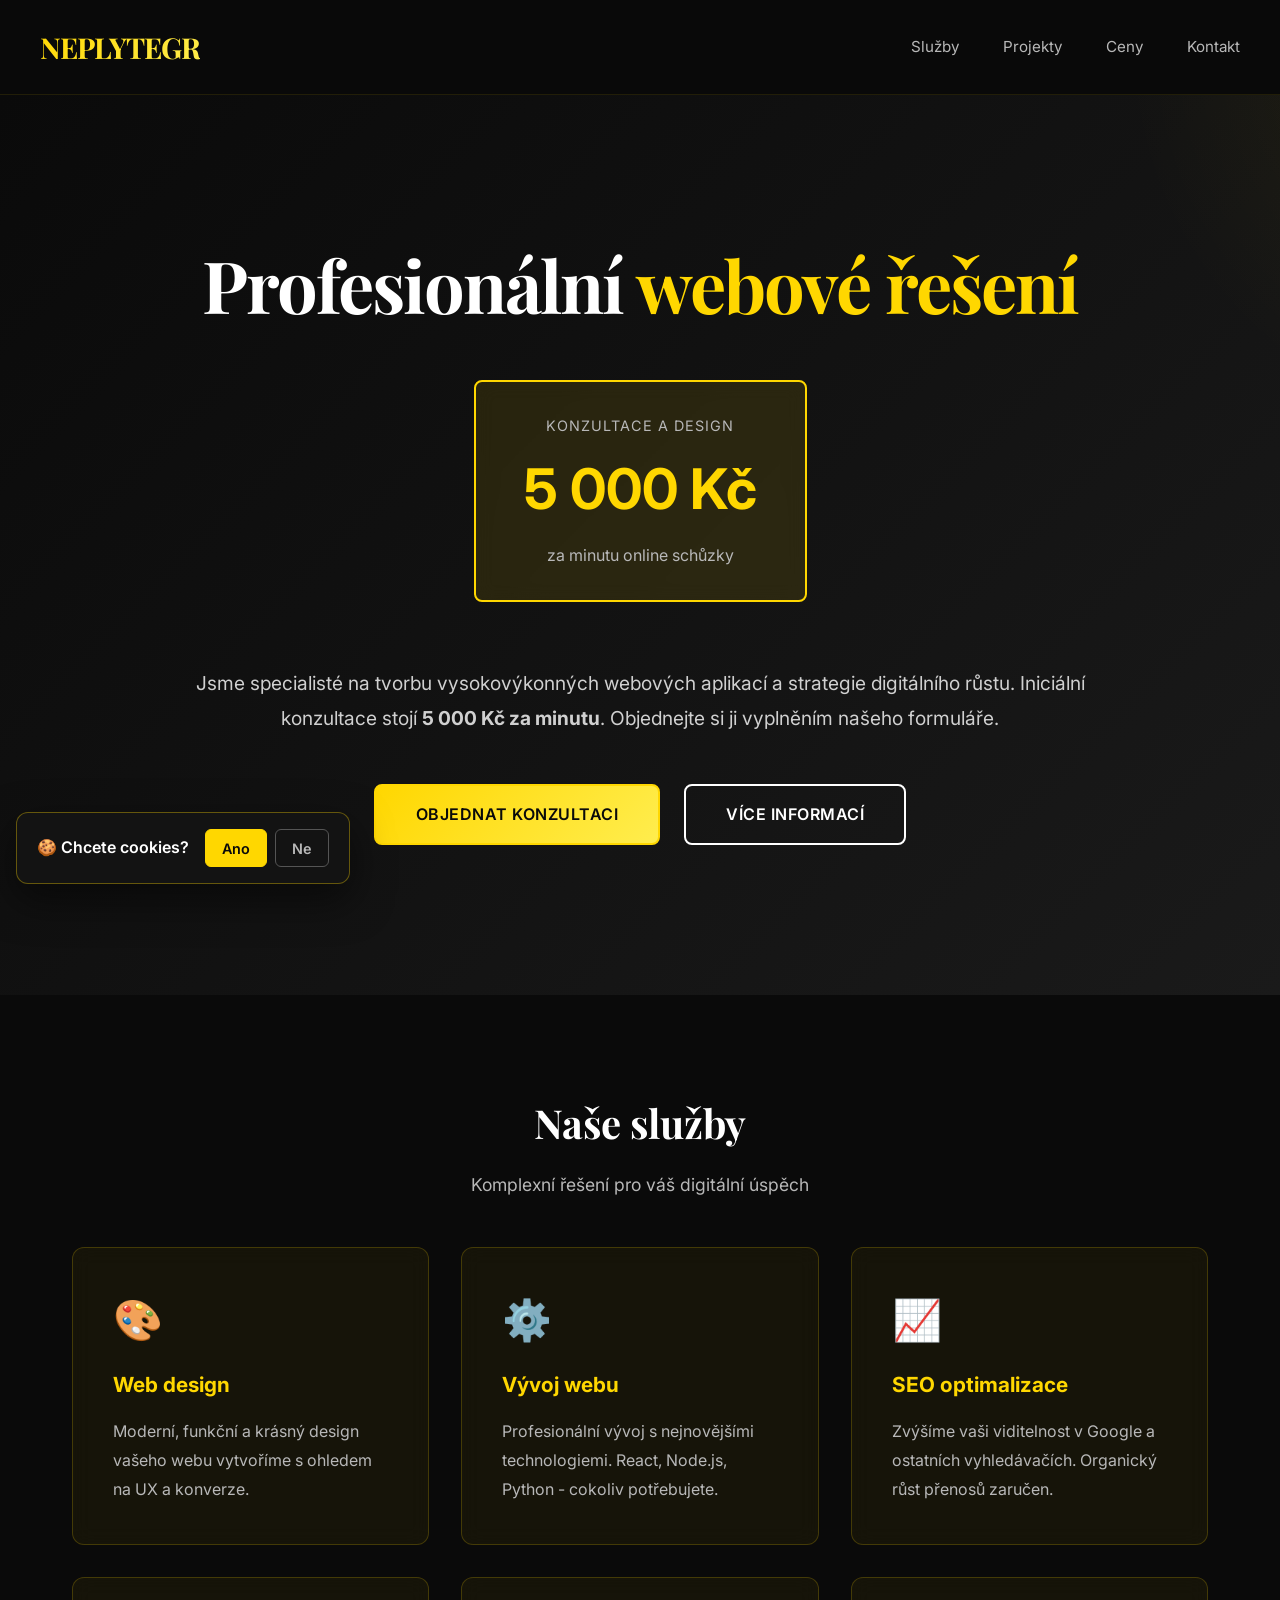
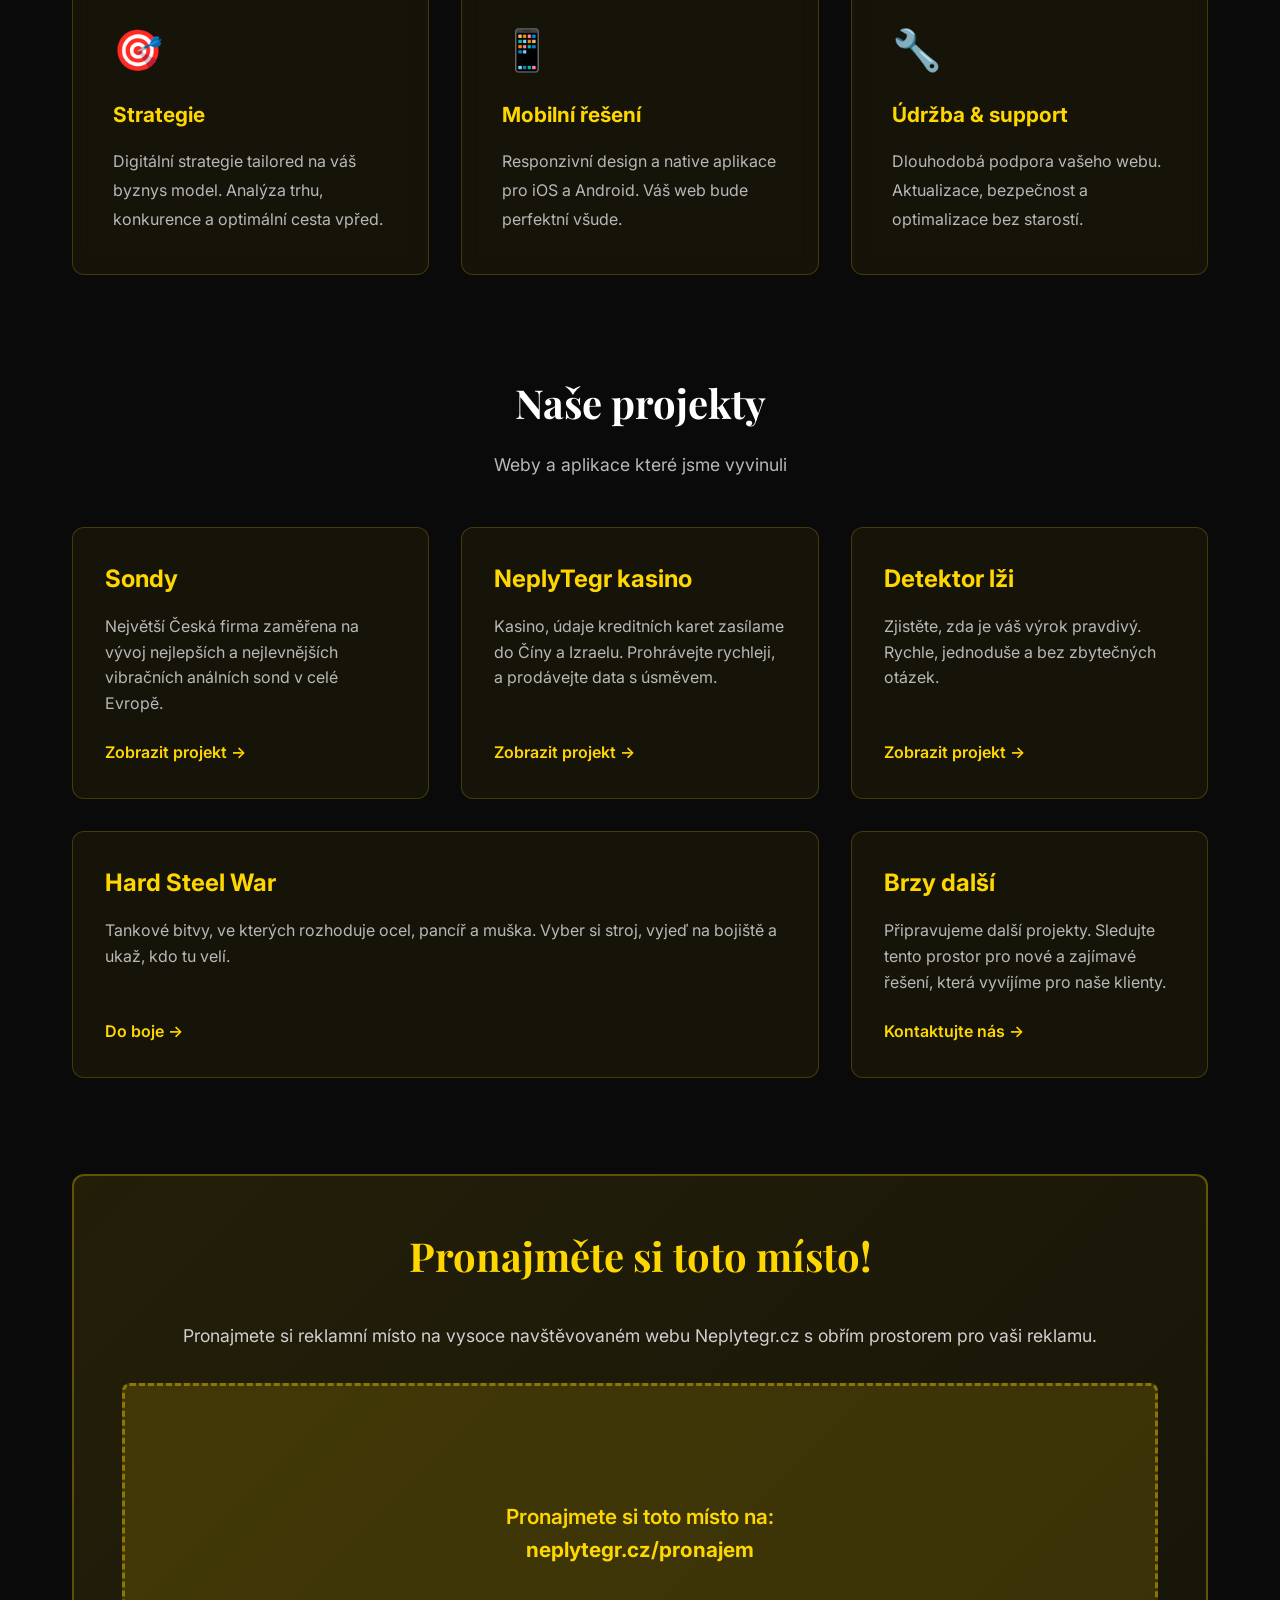
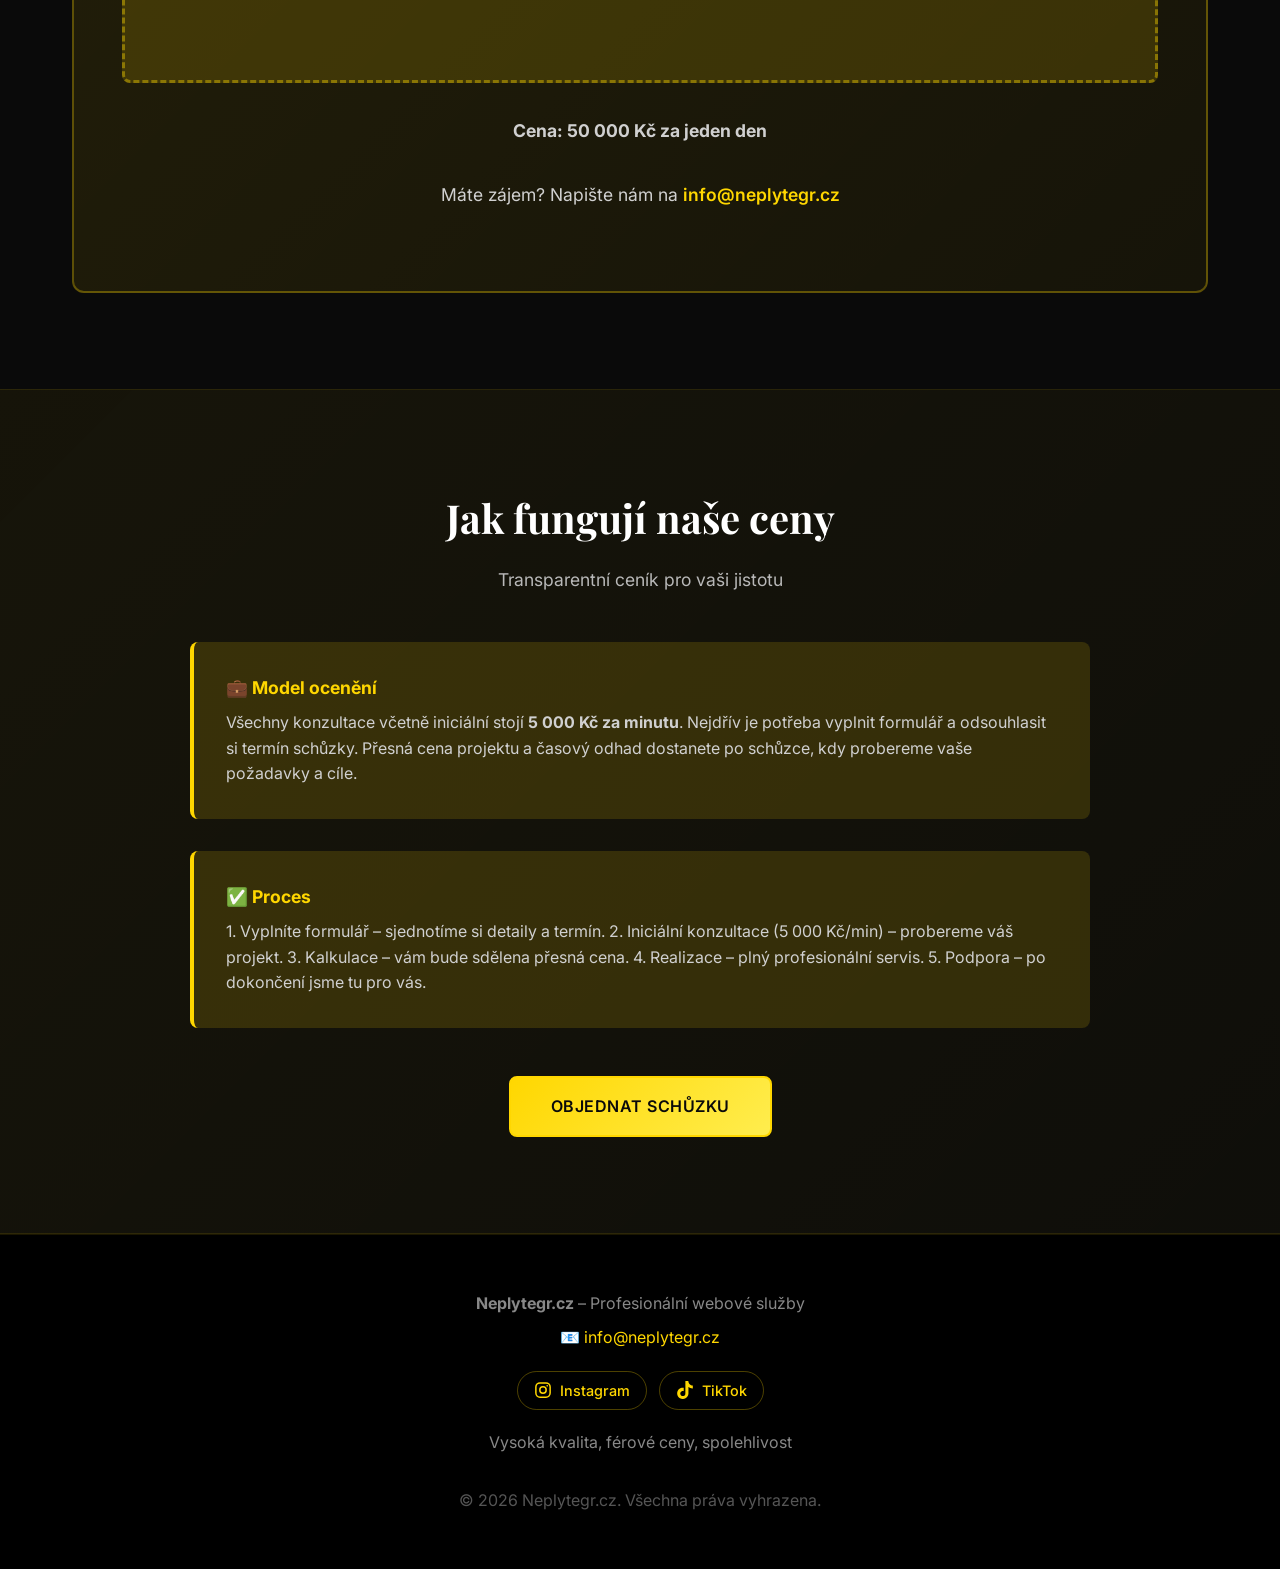
==== commit 26ce257b: "added option to get cookies" ====
--- a/index.html
+++ b/index.html
@@ -465,6 +465,38 @@
             text-decoration: underline;
         }
 
+        .footer-social {
+            display: flex;
+            justify-content: center;
+            flex-wrap: wrap;
+            gap: 0.75rem;
+            margin: 1.25rem 0;
+        }
+
+        .footer .footer-social a {
+            display: inline-flex;
+            align-items: center;
+            gap: 0.5rem;
+            padding: 0.45rem 1rem;
+            border: 1px solid rgba(255, 215, 0, 0.3);
+            border-radius: 999px;
+            font-size: 0.9rem;
+            font-weight: 500;
+            transition: border-color 0.2s, background 0.2s;
+        }
+
+        .footer .footer-social a:hover {
+            text-decoration: none;
+            border-color: #ffd700;
+            background: rgba(255, 215, 0, 0.08);
+        }
+
+        .footer-social svg {
+            width: 18px;
+            height: 18px;
+            flex-shrink: 0;
+        }
+
         @media (max-width: 768px) {
             .hero h1 {
                 font-size: 2.5rem;
@@ -493,6 +525,103 @@
 
             .btn {
                 width: 100%;
+            }
+        }
+
+        .cookie-popup {
+            position: fixed;
+            left: 16px;
+            bottom: 16px;
+            z-index: 2147483001;
+            background: rgba(20, 20, 20, 0.97);
+            border: 1px solid rgba(255, 215, 0, 0.35);
+            border-radius: 12px;
+            padding: 1rem 1.25rem;
+            box-shadow: 0 15px 40px rgba(0, 0, 0, 0.5);
+            display: flex;
+            align-items: center;
+            gap: 1rem;
+            opacity: 0;
+            transform: translateY(16px);
+            transition: opacity 0.25s, transform 0.25s;
+        }
+
+        .cookie-popup.show {
+            opacity: 1;
+            transform: none;
+        }
+
+        .cookie-popup[hidden] {
+            display: none;
+        }
+
+        .cookie-popup p {
+            font-weight: 600;
+            margin: 0;
+        }
+
+        .cookie-popup-buttons {
+            display: flex;
+            gap: 0.5rem;
+        }
+
+        .cookie-popup button {
+            font: inherit;
+            font-weight: 600;
+            font-size: 0.9rem;
+            padding: 0.4rem 1rem;
+            border-radius: 6px;
+            cursor: pointer;
+            transition: background 0.2s, color 0.2s;
+        }
+
+        .cookie-accept {
+            background: #ffd700;
+            color: #0a0a0a;
+            border: 1px solid #ffd700;
+        }
+
+        .cookie-accept:hover {
+            background: #ffed4e;
+        }
+
+        .cookie-decline {
+            background: transparent;
+            color: #b8b8b8;
+            border: 1px solid #555;
+        }
+
+        .cookie-decline:hover {
+            color: #fff;
+            border-color: #888;
+        }
+
+        .cookie-rain {
+            position: fixed;
+            inset: 0;
+            pointer-events: none;
+            overflow: hidden;
+            z-index: 2147483002;
+        }
+
+        .cookie-rain span {
+            position: absolute;
+            top: -60px;
+            line-height: 1;
+            animation: cookie-fall linear forwards;
+        }
+
+        @keyframes cookie-fall {
+            to { transform: translateY(calc(100vh + 120px)) rotate(var(--spin)); }
+        }
+
+        @media (max-width: 540px) {
+            .cookie-popup {
+                left: 10px;
+                right: 10px;
+                bottom: auto;
+                top: 84px;
+                justify-content: space-between;
             }
         }
     </style>
@@ -655,10 +784,76 @@
     <footer class="footer" id="contact">
         <p><strong>Neplytegr.cz</strong> – Profesionální webové služby</p>
         <p>📧 <a href="mailto:info@neplytegr.cz">info@neplytegr.cz</a></p>
+        <div class="footer-social">
+            <a href="https://www.instagram.com/neplytegr.cz/" target="_blank" rel="noopener">
+                <svg viewBox="0 0 24 24" fill="none" stroke="currentColor" stroke-width="2" aria-hidden="true"><rect x="2.5" y="2.5" width="19" height="19" rx="5.5"/><circle cx="12" cy="12" r="4.25"/><circle cx="17.6" cy="6.4" r="1.1" fill="currentColor" stroke="none"/></svg>
+                Instagram
+            </a>
+            <a href="https://www.tiktok.com/@neplytegr.cz" target="_blank" rel="noopener">
+                <svg viewBox="0 0 24 24" fill="currentColor" aria-hidden="true"><path d="M12.525.02c1.31-.02 2.61-.01 3.91-.02.08 1.53.63 3.09 1.75 4.17 1.12 1.11 2.7 1.62 4.24 1.79v4.03c-1.44-.05-2.89-.35-4.2-.97-.57-.26-1.1-.59-1.62-.93-.01 2.92.01 5.84-.02 8.75-.08 1.4-.54 2.79-1.35 3.94-1.31 1.92-3.58 3.17-5.91 3.21-1.43.08-2.86-.31-4.08-1.03-2.02-1.19-3.44-3.37-3.65-5.71-.02-.5-.03-1-.01-1.49.18-1.9 1.12-3.72 2.58-4.96 1.66-1.44 3.98-2.13 6.15-1.72.02 1.48-.04 2.96-.04 4.44-.99-.32-2.15-.23-3.02.37-.63.41-1.11 1.04-1.36 1.75-.21.51-.15 1.07-.14 1.61.24 1.64 1.82 3.02 3.5 2.87 1.12-.01 2.19-.66 2.77-1.61.19-.33.4-.67.41-1.06.1-1.79.06-3.57.07-5.36.01-4.03-.01-8.05.02-12.07z"/></svg>
+                TikTok
+            </a>
+        </div>
         <p>Vysoká kvalita, férové ceny, spolehlivost</p>
         <p style="color: #555; margin-top: 2rem;">© 2026 Neplytegr.cz. Všechna práva vyhrazena.</p>
-        <c>web je čistě myšlen jako satira, kasino nefunguje<c>
-    </footer>   
+    </footer>
+
+    <div class="cookie-popup" id="cookiePopup" role="dialog" aria-label="Cookies" hidden>
+        <p>🍪 Chcete cookies?</p>
+        <div class="cookie-popup-buttons">
+            <button type="button" class="cookie-accept" id="cookieAccept">Ano</button>
+            <button type="button" class="cookie-decline" id="cookieDecline">Ne</button>
+        </div>
+    </div>
+    <script>
+        (function () {
+            var KEY = 'neplytegr-cookies';
+            var popup = document.getElementById('cookiePopup');
+            var answered = null;
+            try { answered = localStorage.getItem(KEY); } catch (e) {}
+            if (answered) return;
+
+            setTimeout(function () {
+                popup.hidden = false;
+                requestAnimationFrame(function () { popup.classList.add('show'); });
+            }, 800);
+
+            function close(answer) {
+                try { localStorage.setItem(KEY, answer); } catch (e) {}
+                popup.classList.remove('show');
+                setTimeout(function () { popup.hidden = true; }, 250);
+            }
+
+            function rain() {
+                var box = document.createElement('div');
+                box.className = 'cookie-rain';
+                var longest = 0;
+                for (var i = 0; i < 70; i++) {
+                    var c = document.createElement('span');
+                    var duration = 2.5 + Math.random() * 2.5;
+                    var delay = Math.random() * 2;
+                    longest = Math.max(longest, duration + delay);
+                    c.textContent = '🍪';
+                    c.style.left = (Math.random() * 100) + 'vw';
+                    c.style.fontSize = (18 + Math.random() * 30) + 'px';
+                    c.style.animationDuration = duration + 's';
+                    c.style.animationDelay = delay + 's';
+                    c.style.setProperty('--spin', ((Math.random() * 2 - 1) * 720) + 'deg');
+                    box.appendChild(c);
+                }
+                document.body.appendChild(box);
+                setTimeout(function () { box.remove(); }, longest * 1000 + 200);
+            }
+
+            document.getElementById('cookieAccept').addEventListener('click', function () {
+                close('accepted');
+                rain();
+            });
+            document.getElementById('cookieDecline').addEventListener('click', function () {
+                close('declined');
+            });
+        })();
+    </script>
     <script src="ads/ad-network.js" defer></script>
 </body>
 </html>
